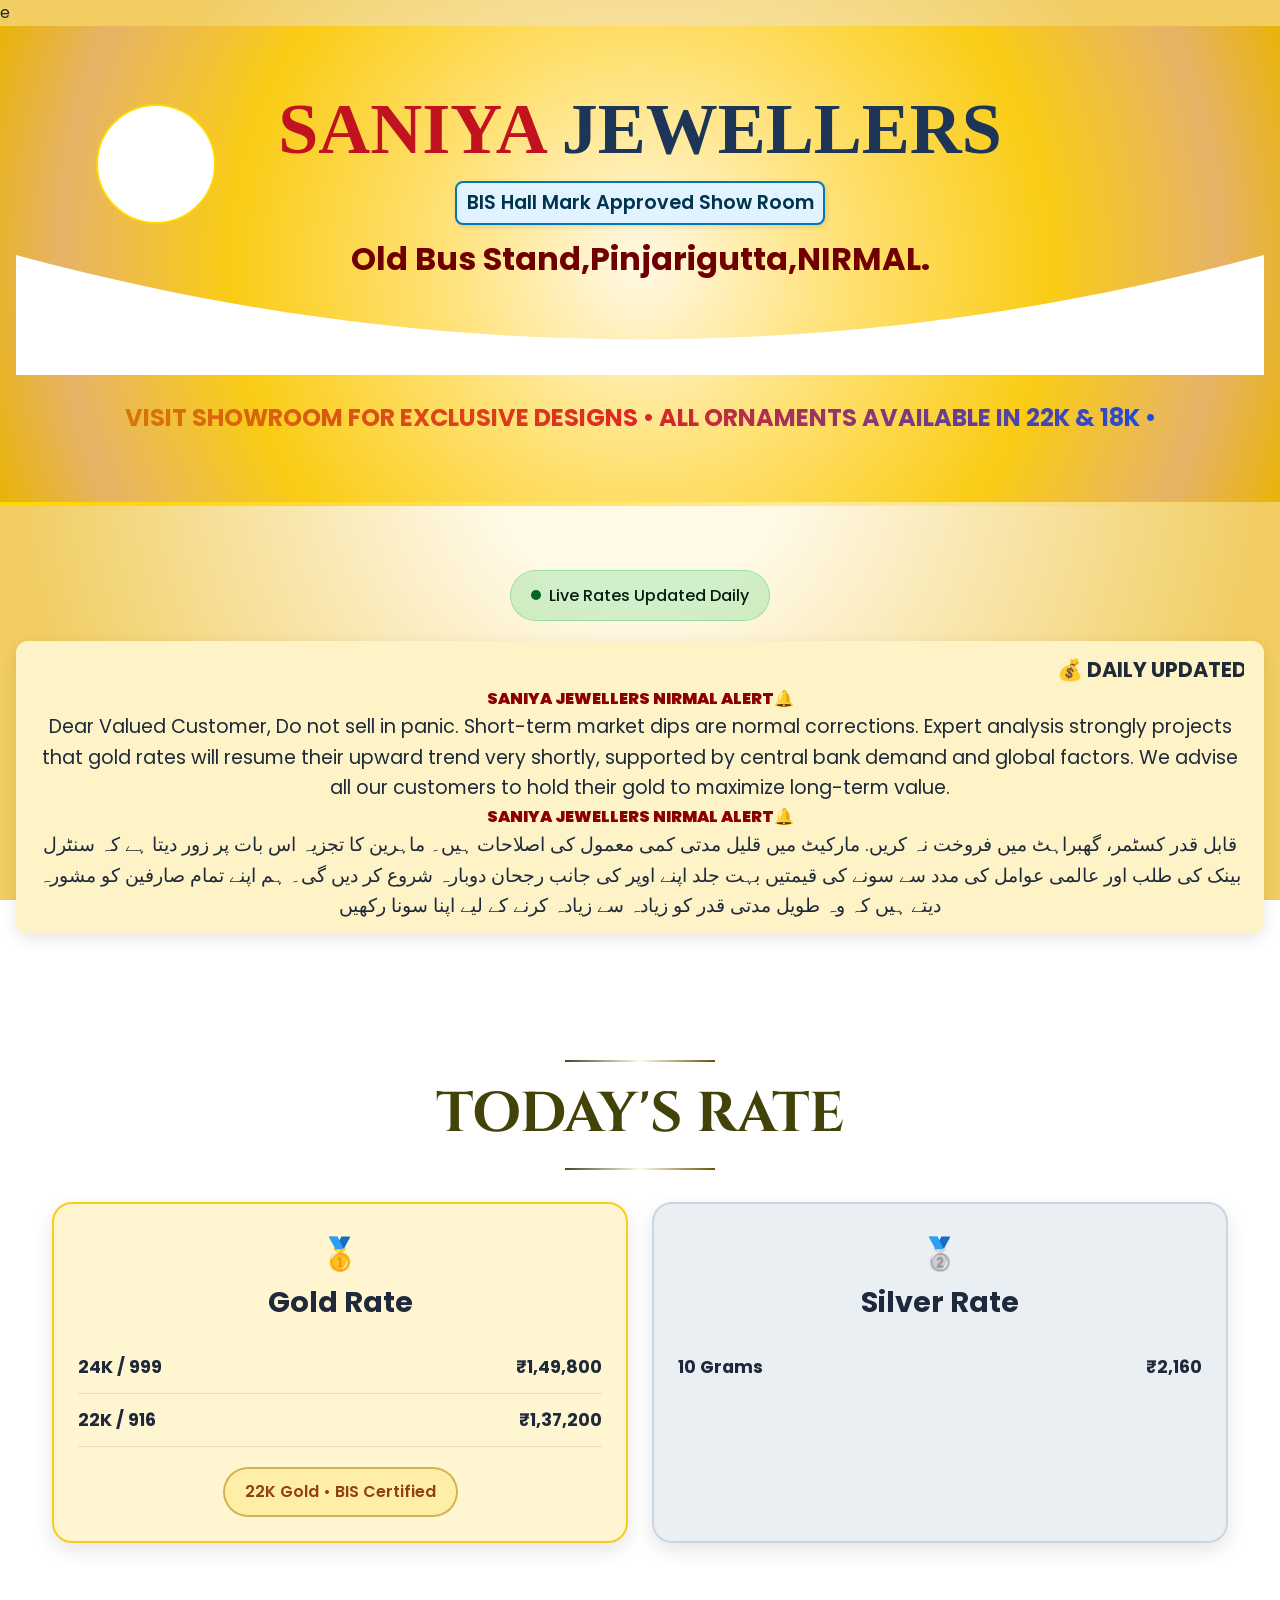
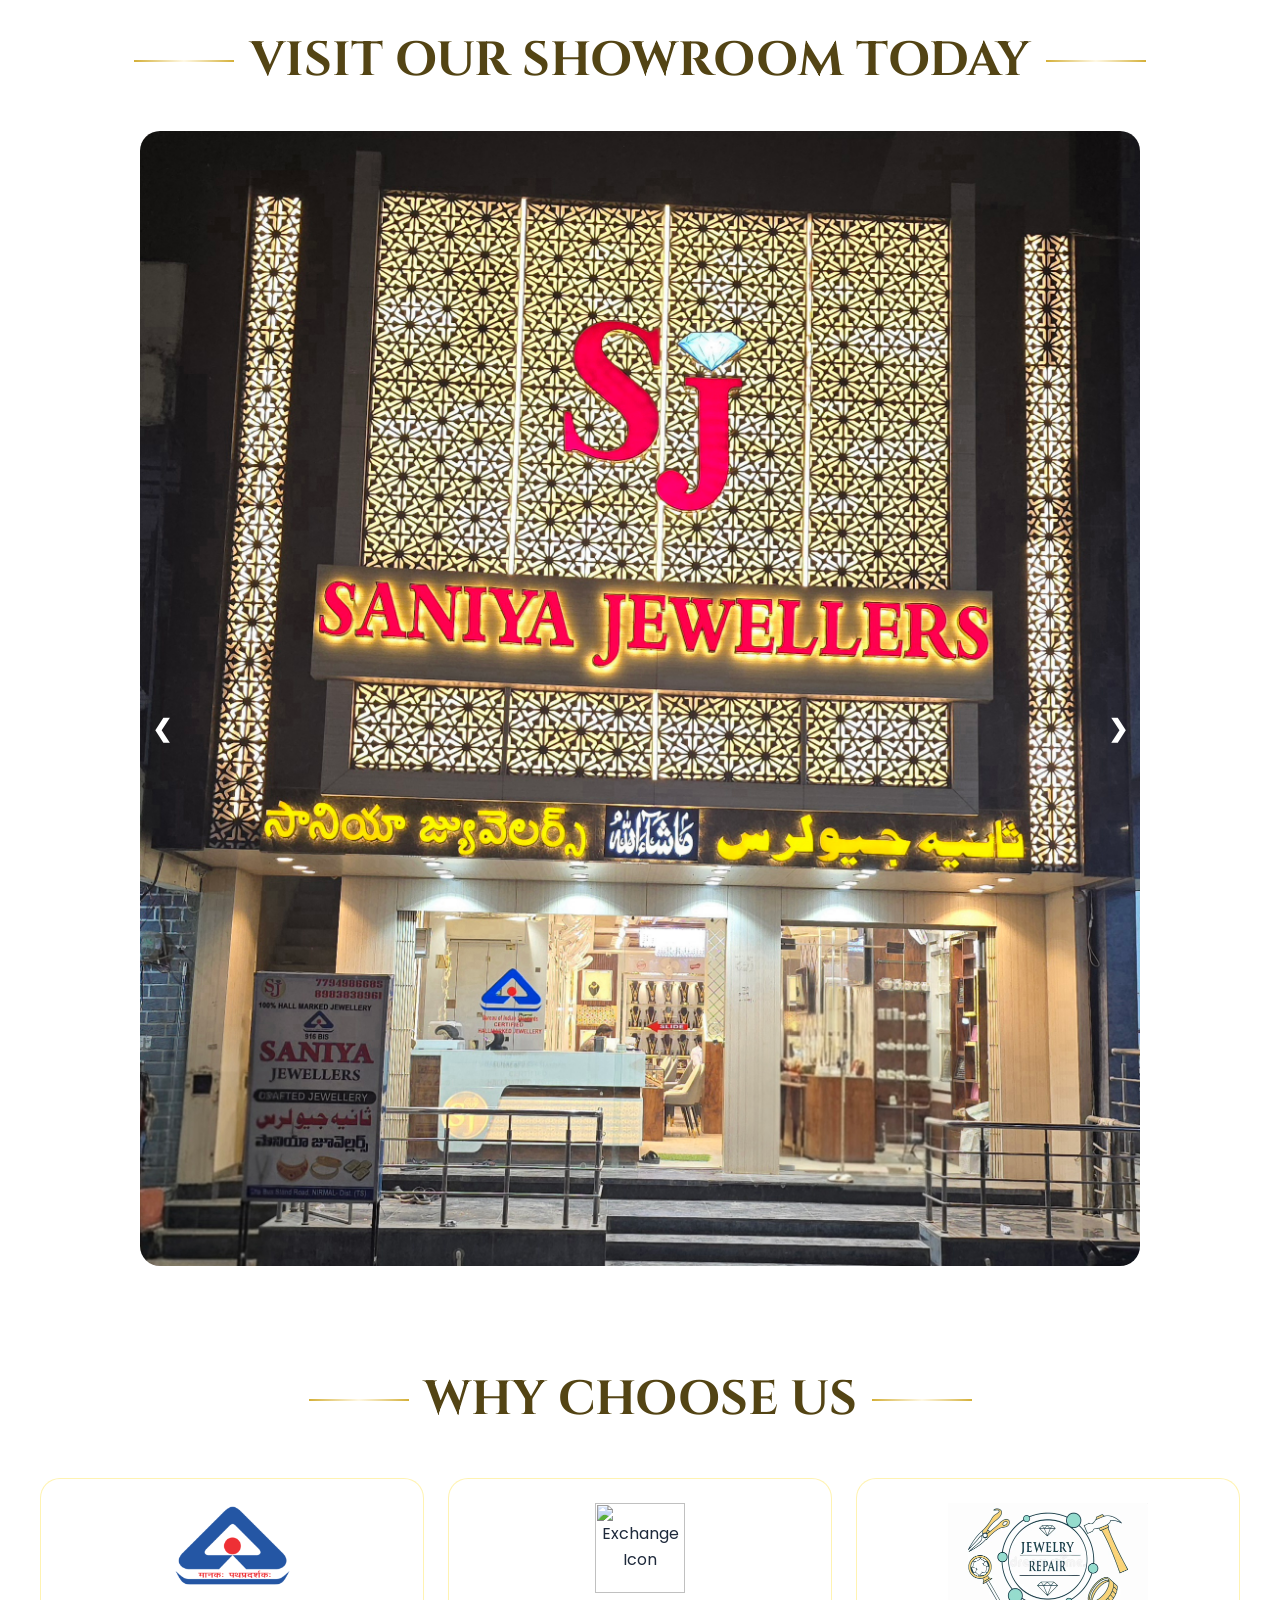
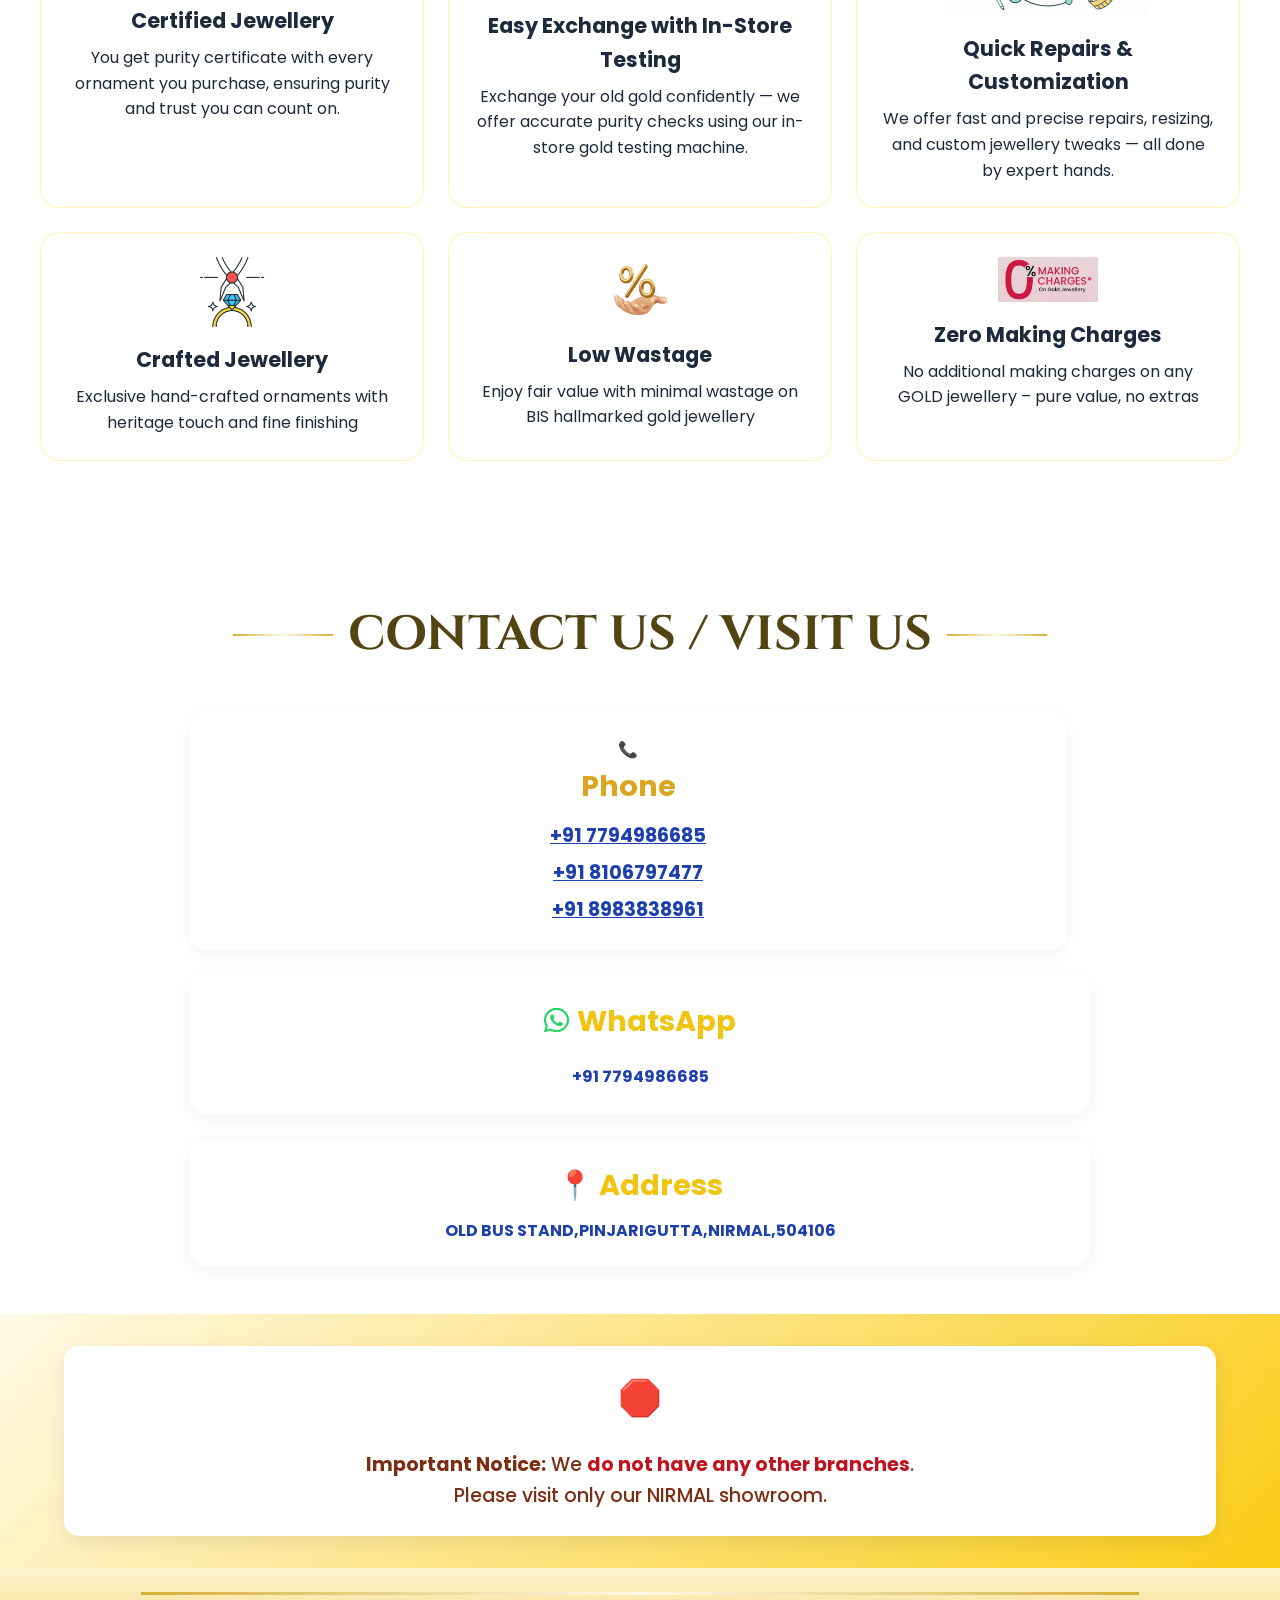
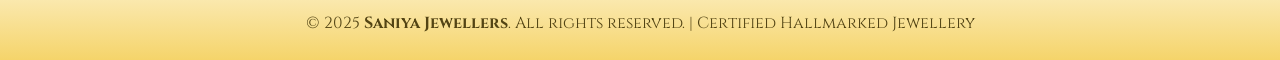
==== index.html @ 6942512c "Update index.html" ====
e<!DOCTYPE html>

<html lang="en">
<head>
  <meta charset="UTF-8" />
  <meta name="viewport" content="width=device-width, initial-scale=1.0" />
  <title>SANIYA Jewellers - Trusted Gold & Silver Store in Nirmal</title>
  <meta name="description" content="SANIYA Jewellers is your trusted gold and silver jewelry destination in Nirmal. Check daily gold/silver rates  online.">
  <meta name="keywords" content="Saniya Jewellers, Nirmal gold shop, premium jewelry, gold rates, silver rates, Hyderabad gold,22k gold rate,24k gold rate,22 carat gold rate, 24 carat gold rate,gold shop,saniya jewellers nirmal,jewellery,best gold shops in nirmal,best jewellery shop nirmal,gold purchase shop in nirmal,gold shops in nirmal,jewellers,nirmal kangan and jewellery,saniya gold,ज्वेलर्स सानिया">
  <meta property="og:title" content="SANIYA Jewellers - Exclusive Gold & Silver Showroom">
  <meta property="og:description" content="Explore our latest Hallmarked gold & silver jewellery collections. Trusted by Nirmal for purity & price.">
  <meta property="og:image" content="https://saniyajewellers.com/Logo.jpeg">
  <meta property="og:url" content="https://saniyajewellers.com">
    <!-- Google tag (gtag.js) -->
<script async src="https://www.googletagmanager.com/gtag/js?id=G-1ZBJDPCLQD"></script>
<script>
  window.dataLayer = window.dataLayer || [];
  function gtag(){dataLayer.push(arguments);}
  gtag('js', new Date());

  gtag('config', 'G-1ZBJDPCLQD');
</script>


<link href="https://fonts.googleapis.com/css2?family=Poppins:wght@500;700;900&amp;display=swap" rel="stylesheet"/>
<link href="https://fonts.googleapis.com/css2?family=Cinzel:wght@600&amp;display=swap" rel="stylesheet"/>
<link href="https://cdnjs.cloudflare.com/ajax/libs/font-awesome/6.4.0/css/all.min.css" rel="stylesheet"/>

<link href="style.css" rel="stylesheet"/></head>
<script type="application/ld+json">
{
  "@context": "https://schema.org",
  "@type": "JewellryStore",
  "name": "SANIYA Jewellers",
  "image": "https://saniyajewellers.com/Logo.jpeg", 
  "url": "https://saniyajewellers.com",
  "telephone": "+91-7794986685",
  "address": {
    "@type": "PostalAddress",
    "streetAddress": "Old bus stand road",
    "addressLocality": "Nirmal",
    "addressRegion": "Telangana",
    "postalCode": "504106",
    "addressCountry": "IN"
  },
  "openingHours": "Mo-Su 10:00-21:00",
  "priceRange": "₹",
  "sameAs": [
    "https://www.instagram.com/yourhandle",
    "https://www.facebook.com/yourpage"
  ]
}
</script>

<body>
<div class="background-pattern"></div>
<header class="custom-header">
  <div class="curve-container">
    <!-- Main Logo (now outside the secondary group) -->
    <div class="circle circle-left-top">
      <video autoplay class="logo-video" loop muted playsinline>
        <source src="logovi.mp4" type="video/mp4" />
        Your browser does not support the video tag.
      </video>
    </div>

    <!-- Central Text Content -->
    <div class="header-center">
      <h1 class="business-name">SANIYA <span>JEWELLERS</span></h1>
      <p class="bis-tag">BIS Hall Mark Approved Show Room</p>
      <p class="address-text">Old Bus Stand,Pinjarigutta,NIRMAL.</p>
    </div>

    <!-- NEW: Wrapper for secondary images for mobile layout -->
    <div class="header-secondary-images">
      <!-- LEFT BOTTOM CIRCLE - BIS Logo -->
      <div class="circle circle-left-bottom">
        <img alt="BIS Logo" src="images.png" />
      </div>
      <!-- RIGHT TOP CIRCLE - Goldbar Image -->
      <div class="circle circle-right-top">
        <img alt="Gold Image" src="goldbar.png" />
      </div>
      <!-- RIGHT BOTTOM CIRCLE - Optional Fourth Image -->
      <div class="circle circle-right-bottom">
        <img alt="Another Image" src="chokar.jpg" />
      </div>
    </div>

    <div class="curve-text-banner">
      <span> VISIT SHOWROOM FOR EXCLUSIVE DESIGNS • ALL ORNAMENTS AVAILABLE IN 22K & 18K •</span>
    </div>

    <!-- SVG Curve -->
    <svg class="header-curve" preserveaspectratio="none" viewbox="0 0 1440 320">
      <path d="M0,0 C480,300 960,300 1440,0 L1440,320 L0,320 Z" fill="#fff"></path>
    </svg>
  </div>
</header>
<div style="height: 4px; background: linear-gradient(to right, gold, transparent);"></div>
<section class="hero-section">
<div class="container">
<div class="live-indicator" style="justify-content: center; margin-bottom: 20px;">
<div class="pulse-dot"></div>
<span>Live Rates Updated Daily</span>
</div>
<div style="background-color: #fef3c7; padding: 12px 20px; border-radius: 12px; box-shadow: 0 5px 15px rgba(0,0,0,0.1); margin-bottom: 30px;">
<marquee behavior="scroll" direction="left" scrollamount="6" style="font-size: 1.3rem; font-weight: bold; color: #1f2937;">
        💰 DAILY UPDATED GOLD &amp; SILVER RATES • TRANSPARENT PRICING • BEST DEALS GUARANTEED • VISIT SANIYA JEWELLERS NIRMAL TODAY • 💎
      </marquee>
<div>
  <p>
    <span style="color:#8B0000; font-weight: 1000;">SANIYA JEWELLERS NIRMAL ALERT🔔</span><br>
    <span style="font-size: 1.2rem; color: #1e293b;">
      Dear Valued Customer, Do not sell in panic.
      Short-term market dips are normal corrections.
      Expert analysis strongly projects that gold rates will resume their upward trend very shortly, supported by central bank demand and global factors.
      We advise all our customers to hold their gold to maximize long-term value.
    </span><br>
    
  </p>
</div>

<div>
  <p>
    <span style="color:#8B0000; font-weight: 1000;">SANIYA JEWELLERS NIRMAL ALERT🔔</span><br>
    <span style="font-size: 1.2rem; color: #1e293b;">
      قابل قدر کسٹمر، گھبراہٹ میں فروخت نہ کریں. مارکیٹ میں قلیل مدتی کمی معمول کی اصلاحات ہیں۔ ماہرین کا تجزیہ اس بات پر زور دیتا ہے کہ سنٹرل بینک کی طلب اور عالمی عوامل کی مدد سے سونے کی قیمتیں بہت جلد اپنے اوپر کی جانب رجحان دوبارہ شروع کر دیں گی۔ ہم اپنے تمام صارفین کو مشورہ دیتے ہیں کہ وہ طویل مدتی قدر کو زیادہ سے زیادہ کرنے کے لیے اپنا سونا رکھیں
    </span><br>
    
  </p>
</div>
</section>
<main>
<section class="rates-section">
<div class="horizontal-heading">
<div class="gold-line"></div>
<h4 class="golden-heading">TODAY'S RATE</h4>
<div class="gold-line"></div>
</div>
<div class="rates-container">
<div class="rate-card gold-card" style="backdrop-filter: blur(15px);background: rgba(255, 241, 188, 0.7);border: 2px solid #facc15; ">
<div style="font-size: 2rem; text-align:center;">🥇 </div>
<h3 class="rate-heading"> Gold Rate</h3>
<div class="rate-row">
<span class="rate-label">24K / 999</span>
<span class="rate-price"> ₹1,49,800</span>
</div>
<div class="rate-row">
<span class="rate-label">22K / 916</span>
<span class="rate-price"> ₹1,37,200</span>
</div>
<!-- Add BIS Certification Pill -->
<div style="margin-top: 20px; display: flex; justify-content: center;">
<div style="
          background: rgba(255, 215, 0, 0.2);
          color: #92400e;
          padding: 10px 20px;
          border-radius: 50px;
          font-size: 1rem;
          font-weight: 600;
          border: 2px solid rgba(160, 122, 6, 0.5);
          text-align: center;
        ">
          22K Gold • BIS Certified
        </div>
</div>
</div>
<!-- Silver Rate Card -->
<div class="rate-card silver-card" style="backdrop-filter: blur(15px); background: rgba(226, 232, 240, 0.7); border: 2px solid #cbd5e1;">
<div style="font-size: 2rem; text-align: center;">🥈</div>
<h3 class="rate-heading">Silver Rate</h3>
<div class="rate-row">
<span class="rate-label">10 Grams</span>
<span class="rate-price">₹2,160</span>
</div>
</div>
</div>
</section>
<section class="luxury-gallery-section">
<div class="inline-heading">
<div class="gold-line-short"></div>
<h2 class="golden-heading-inline">VISIT OUR SHOWROOM TODAY</h2>
<div class="gold-line-short"></div>
</div>
<div class="slideshow-container">
  <a class="prev" onclick="plusSlides(-1)">&#10094;</a>
<a class="next" onclick="plusSlides(1)">&#10095;</a>
<div class="slide fade">
<img src="out'.jpg"/>
</div>
<div class="slide fade">
<img alt="Luxury Jewelry 1" src="IMG_8258.JPG"/>
</div>
<!-- Slide 1 -->
<div class="slide fade">
<img alt="Luxury Jewelry 2" src="display1.JPG"/>
</div>
<!-- Slide 2 -->
<div class="slide fade">
<img alt="Luxury Jewelry 3" src="silver2.JPG"/>
</div>
<!-- Slide 3 -->
<div class="slide fade">
<img alt="Luxury Jewelry 4" src="display3.JPG"/>
</div>
<!-- Slide 4 -->
<div class="slide fade">
<img alt="Luxury Jewelry 5" src="display2.JPG"/>
</div>
<div class="slide fade">
<img alt="Luxury Jewelry 6 " src="silver1.JPG"/>
</div>
<div class="slide fade">
<img alt="Luxury Jewelry 7" src="display4.JPG"/>
</div>
<div class="slide fade">
<img alt="Luxury Jewelry 8" src="IMG_8260.JPG"/>
</div>
<div class="slide fade">
<img src="silver3.JPG"/>
</div>

<!-- Add more slides as needed -->
</div>
</section>
<section class="why-choose-section">
<div class="container">
<div style="display: flex; align-items: center; justify-content: center; gap: 15px; margin-bottom: 40px;">
<div class="gold-line-short"></div>
<h2 class="golden-heading-inline">WHY CHOOSE US</h2>
<div class="gold-line-short"></div>
</div>
<div class="features-grid">
<div class="feature-box">
<img alt="Hallmark Icon" src="hallmark.png" width="120"/>
<h3>Certified Jewellery</h3>
<p>You get purity certificate with every ornament you purchase, ensuring purity and trust you can count on.</p>
</div>
<div class="feature-box">
<img alt="Exchange Icon" src="https://cdn-icons-png.flaticon.com/512/3794/3794386.png" width="90"/>
<h3>Easy Exchange with In-Store Testing</h3>
<p>Exchange your old gold confidently — we offer accurate purity checks using our in-store gold testing machine.</p>
</div>
<div class="feature-box">
<img alt="Service Icon" src="repair'.webp" width="200"/>
<h3>Quick Repairs &amp; Customization</h3>
<p>We offer fast and precise repairs, resizing, and custom jewellery tweaks — all done  by expert hands.</p>
</div>
<div class="feature-box">
<img alt="Crafted Icon" src="crafted.webp" width="70"/>
<h3>Crafted Jewellery</h3>
<p>Exclusive hand-crafted ornaments with heritage touch and fine finishing</p>
</div>
<div class="feature-box">
<img alt="Wastage Icon" src="wastage'.jpg" width="70"/>
<h3>Low Wastage</h3>
<p>Enjoy fair value with minimal wastage on BIS hallmarked gold jewellery</p>
</div>
<div class="feature-box">
<img alt="Zero Making Charges Icon" src="making charges.png" width="100"/>
<h3>Zero Making Charges</h3>
<p>No additional making charges on any GOLD jewellery – pure value, no extras</p>
</div>
</div>
</div>
</section>
<section class="contact-section">
<!-- Contact Us / Visit Us Heading -->
<div style="display: flex; align-items: center; justify-content: center; margin: 40px 0;">
<div class="gold-line-short"></div>
<h2 class="golden-heading-inline" style="margin: 0 15px;">CONTACT US / VISIT US</h2>
<div class="gold-line-short"></div>
</div>
<!-- Contact Cards -->
<div class="contact-container">
<div class="contact-row">
<!-- Phone Box -->
<div class="contact-card phone-card">
  <span class="contact-icon">📞</span>
  <h3><span style="color: goldenrod">Phone</span></h3>
  <div class="phone-list">
    <a href="tel:+917794986685">+91 7794986685</a>
    <a href="tel:+918106797477">+91 8106797477</a>
    <a href="tel:+918983838961">+91 8983838961</a>
  </div>
</div>

</br>
<!-- WhatsApp Box -->
<div class="contact-card">
<h3><i class="fab fa-whatsapp" style="color: #25D366; margin-right: 8px;"></i><span style="color: #f1c40f;">WhatsApp</span></h3>
<a class="contact-link" href="https://wa.me/917794986685?text=Hi%20Saniya%20Jewellers!%20I%20would%20like%20to%20inquire%20about%20your%20jewellery." target="_blank">
        +91 7794986685
      </a>
</div>
</div>
<!-- Address Box -->
<div class="contact-card address-card">
<h3><span style="color:#ff4757;">📍</span> <span style="color:#f1c40f;">Address</span></h3>
<a class="contact-link" href="https://maps.app.goo.gl/MHLF33Urfv5jW59F6" target="_blank">
      OLD BUS STAND,PINJARIGUTTA,NIRMAL,504106
    </a>
</div>
</div>

</section>
<section class="no-branch-notice full-width-banner">
  <div class="no-branch-card no-branch-full">
    <span class="no-branch-icon">🛑</span>
    <p class="no-branch-text">
      <strong>Important Notice:</strong> We <span>do not have any other branches</span>.
      <br>Please visit only our NIRMAL showroom.
    </p>
  </div>
</section>


</main>
<footer class="golden-footer">
<div class="footer-top-line"></div>
<p class="footer-text">
    © 2025 <strong>Saniya Jewellers</strong>. All rights reserved. | <span class="footer-highlight">Certified Hallmarked Jewellery</span>
</p>
</footer>


<script src="script.js"></script></body>
</html>
---- style.css ----
/* ==========================================================================
   Base Styles & Best Practices
   ========================================================================== */
* {
  margin: 0;
  padding: 0;
  box-sizing: border-box;
}

html {
  font-size: 16px;
  scroll-behavior: smooth;
}

body {
  font-family: 'Poppins', sans-serif;
  background: radial-gradient(circle at center, #fff9e6 20%, #f1cd62 80%);
  background-attachment: fixed;
  color: #1e293b;
  overflow-x: hidden;
  line-height: 1.6;
}

img,
video {
  max-width: 100%;
  height: auto;
  display: block;
}

/* ==========================================================================
   Header - Mobile First Design
   ========================================================================== */
.custom-header {
  background: radial-gradient(circle at center, #fff9e6 0%,
  #ffe175 30%,
  #facc15 60%,
  #e6b368 85%,
  #eab308 100%);
  text-align: center;
  padding: 2rem 1rem 6rem;
  position: relative;
  overflow: hidden;
}

.curve-container {
  position: relative;
  display: flex;
  flex-direction: column;
  align-items: center;
  gap: 1.5rem;
}

/* --- Mobile Header: Stacked & Centered --- */
.circle {
  position: relative; /* Removes absolute positioning on mobile */
  border: 2px solid gold;
  border-radius: 50%;
  overflow: hidden;
  background: white;
}

.circle-left-top { /* Main Logo */
  width: 120px;
  height: 120px;
  margin-bottom: -1rem; /* Pull text block up slightly */
}

.logo-video {
  width: 100%;
  height: 100%;
  object-fit: cover;
}

.header-center {
  z-index: 5; /* This was already there, but it's part of the solution */
}

.business-name {
  font-family: 'Georgia', serif;
  font-size: 2.2rem;
  font-weight: 900;
  color: #c1121f;
  line-height: 1.1;
}

.business-name span {
  font-size: 2.2rem;
  color: #1d3557;
}

.bis-tag {
  font-size: 0.9rem;
  padding: 0.3rem 0.6rem;
  margin-top: 0.75rem;
  display: inline-block;
  border: 2px solid #0077b6;           /* Soft blue border */
  border-radius: 8px;
  background-color: #e0f3ff;           /* Soft blue background */
  color: #00334e;                      /* Dark blue text */
  font-weight: 600;
  box-shadow: 2px 2px 5px rgba(0,0,0,0.1);
}



.address-text {
  font-size: 1rem;
  font-weight: bold;
  color: #700000;
  margin-top: 0.5rem;
}

/* Secondary images are hidden by default, shown in their container */
.circle-left-bottom,
.circle-right-top,
.circle-right-bottom {
  display: none;
}

.header-secondary-images {
  display: flex;
  justify-content: center;
  align-items: center;
  gap: 1rem;
  width: 100%;
  position: relative; /* This is needed for z-index to work reliably */
  /* THE FIX: Ensure the images are on a higher layer than the curve */
  z-index: 2;
}
.header-secondary-images .circle {
  display: block; /* Show the circles inside this container */
  width: 60px;
  height: 60px;
}

.header-secondary-images .circle img {
  width: 100%;
  height: 100%;
  object-fit: cover;
}

.curve-text-banner {
  position: absolute;
  bottom: -3.5rem;
  width: 100%;
  left: 0;
  z-index: 10;
  padding: 0 1rem;
}

.curve-text-banner span {
  font-size: 0.8rem;
  font-weight: bold;
  background: linear-gradient(90deg, #d97706, #dc2626, #1d4ed8, #059669, #a855f7);
  background-size: 200% 200%;
  -webkit-background-clip: text;
  background-clip: text;
  -webkit-text-fill-color: transparent;
  animation: colorShift 6s linear infinite;
}
.header-curve {
  position: absolute;
  bottom: -1px;
  left: 0;
  width: 100%;
  height: 100px;
  /* THE FIX: Push the curve to a lower layer */
  z-index: 1; 
}

/* ==========================================================================
   Desktop Header - Restore original layout with proper positioning
   ========================================================================== */
@media (min-width: 768px) {
  .custom-header {
    padding: 3rem 1rem 8rem; /* Increased padding for desktop */
  }

  .curve-container {
    min-height: 300px; /* Adequate height for absolute positioning */
  }

  /* --- Hide the mobile-specific wrapper --- */
  .header-secondary-images {
    display: none;
  }

  /* --- Restore absolute positioning with proper z-index layering --- */
  .circle {
    position: absolute;
    display: block;
    width: 120px;
    height: 120px;
    z-index: 8; /* Above curve but below text */
  }

  .circle-left-top {
    top: 30px;
    left: 50px;
    z-index: 9; /* Main logo gets higher priority */
  }

  .circle-left-bottom {
    top: 180px;
    left: 50px;
  }

  .circle-right-top {
    top: 30px;
    right: 50px;
  }

  .circle-right-bottom {
    top: 180px;
    right: 50px;
  }

  /* --- Center content positioning --- */
  .header-center {
    position: relative;
    z-index: 10; /* Highest priority for text content */
    margin-top: 1rem;
  }

  /* --- Restore larger font sizes --- */
  .business-name,
  .business-name span {
    font-size: 4rem;
  }

  .bis-tag {
    font-size: 1.2rem;
  }

  .address-text {
    font-size: 1.8rem;
  }

  .curve-text-banner {
    bottom: -4rem; /* Adjusted for desktop */
  }

  .curve-text-banner span {
    font-size: 1.5rem;
  }

  .header-curve {
    height: 120px; /* Slightly taller for desktop */
  }
}

/* Extra large screens */
@media (min-width: 1200px) {
  .circle-left-top,
  .circle-left-bottom {
    left: 80px;
  }

  .circle-right-top,
  .circle-right-bottom {
    right: 80px;
  }

  .business-name,
  .business-name span {
    font-size: 4.5rem;
  }

  .address-text {
    font-size: 2rem;
  }
}


/* ==========================================================================
   Rest of the CSS (with minor responsive tweaks)
   ========================================================================== */
.hero-section {
  padding: 4rem 1rem;
  text-align: center;
}

.live-indicator {
  display: inline-flex;
  align-items: center;
  gap: 0.5rem;
  background: rgba(34, 197, 94, 0.2);
  padding: 0.75rem 1.25rem;
  border-radius: 50px;
  font-size: 1rem;
  color: #02200d;
  border: 1px solid rgba(34, 197, 94, 0.3);
  font-weight: 500;
  margin-bottom: 1.5rem;
}

.pulse-dot {
  width: 10px;
  height: 10px;
  background: #056528;
  border-radius: 50%;
  animation: pulse 2s infinite;
}

.rates-section {
  padding: 2rem 1rem;
}

.horizontal-heading {
  display: flex;
  flex-direction: column;
  align-items: center;
  margin-bottom: 2rem;
}

.golden-heading {
  font-family: 'Cinzel', serif;
  font-size: 2.5rem;
  text-align: center;
  margin: 0.5rem 0;
  color: #434309;
}

.gold-line {
  width: 150px;
  height: 2px;
  background: linear-gradient(to right, #494522, #fff9e6, #685108);
}

.rates-container {
  display: flex;
  flex-direction: column;
  gap: 1.5rem;
  max-width: 1200px;
  margin: 0 auto;
}

.rate-card {
  border-radius: 20px;
  padding: 1.5rem;
  backdrop-filter: blur(15px);
  box-shadow: 0 8px 20px rgba(0, 0, 0, 0.1);
}

.gold-card {
  background: rgba(255, 241, 188, 0.7);
  border: 2px solid #facc15;
}

.silver-card {
  background: rgba(226, 232, 240, 0.7);
  border: 2px solid #cbd5e1;
}

.rate-heading {
  font-size: 1.8rem;
  font-weight: 700;
  text-align: center;
  margin-bottom: 1rem;
}

.rate-row {
  display: flex;
  justify-content: space-between;
  padding: 0.75rem 0;
  border-bottom: 1px solid rgba(0, 0, 0, 0.1);
}

.rate-row:last-of-type {
  border-bottom: none;
}

.rate-label {
  font-weight: 700;
  font-size: 1.1rem;
}

.rate-price {
  font-weight: bold;
  font-size: 1.1rem;
}

.luxury-gallery-section,
.why-choose-section,
.contact-section {
    padding: 3rem 1rem;
}

.inline-heading {
  display: flex;
  align-items: center;
  justify-content: center;
  gap: 1rem;
  margin-bottom: 2rem;
}

.golden-heading-inline {
  font-family: 'Cinzel', serif;
  font-size: 1.8rem;
  text-align: center;
  color: #534414;
}

.gold-line-short {
  flex-grow: 1;
  height: 2px;
  background: linear-gradient(to right, #d4af37, #fff9e6, #d4af37);
  max-width: 100px;
}

.slideshow-container {
  max-width: 1000px;
  margin: 0 auto;
  position: relative;
  border-radius: 20px;
  overflow: hidden;
}

.slide {
  display: none;
}

.slide.fade {
  animation: fade 1.5s ease-in-out;
}

.features-grid {
  display: grid;
  grid-template-columns: 1fr;
  gap: 1.5rem;
  max-width: 1200px;
  margin: 0 auto;
}

.feature-box {
  background: rgba(255, 255, 255, 0.9);
  border-radius: 20px;
  padding: 1.5rem;
  text-align: center;
  border: 1px solid rgba(255, 215, 0, 0.3);
}

.feature-box img {
  margin: 0 auto 1rem;
}

.feature-box h3 {
  font-size: 1.3rem;
  margin-bottom: 0.5rem;
}

.contact-container {
  display: flex;
  flex-direction: column;
  gap: 1.5rem;
  max-width: 900px;
  margin: 0 auto;
}

.contact-card {
  background: #fff;
  padding: 1.5rem;
  border-radius: 15px;
  text-align: center;
  box-shadow: 0 4px 20px rgba(0, 0, 0, 0.05);
}

.contact-card h3 {
  font-size: 1.8rem;
  margin-bottom: 0.75rem;
}
.phone-list a {
  display: block;
  color: #1e40af;
  font-weight: bold;
  margin-top: 0.4rem;
  font-size: 1.2rem;
  text-decoration: underline  ;
}

.phone-list a:hover {
  text-decoration: underline;
}
.contact-card .contact-link {
  font-size: 1.2 rem;       /* 🔺 Increase as needed */
  font-weight: bold;
  color: #1e40af;          /* Optional: WhatsApp green */
  text-decoration: none;
  margin-top: 0.5rem;
  display: inline-block;
}

.contact-card .contact-link:hover {
  text-decoration: underline;
}

.address-card .contact-link {
  display: block;
  word-wrap: break-word;
  overflow-wrap: break-word;
  white-space: normal;
  font-size: 1rem; /* Optional: slightly smaller on mobile */
  line-height: 1.4;
  padding: 0 10px; /* Add horizontal padding if needed */
  text-align: center; /* For neatness */
}
@media (max-width: 480px) {
  .address-card .contact-link {
    font-size: 0.95rem;
    padding: 0 5px;
  }
}


/* Make the notice section full width */
.full-width-banner {
  width: 100%;
  padding: 2rem 0;
  background: linear-gradient(135deg, #fff9e6, #facc15);
  display: flex;
  justify-content: center;
}

/* Style the inner card to stretch nicely */
.no-branch-card.no-branch-full {
  width: 90%;
  max-width: 1200px;
  border-radius: 15px;
  background: white;
  padding: 1.5rem;
  display: flex;
  align-items: center;
  justify-content: center;
  gap: 1.5rem;
  box-shadow: 0 6px 20px rgba(0, 0, 0, 0.08);
  text-align: center;
  flex-direction: column;
}

/* Optional animation and styling */
.no-branch-icon {
  font-size: 2.2rem;
  animation: pulse 2s infinite;
}

.no-branch-text {
  font-size: 1.2rem;
  font-weight: 500;
  color: #7c2d12;
}

.no-branch-text span {
  color: #c1121f;
  font-weight: bold;
}

.golden-footer {
  background: linear-gradient(to top, #f5d46a, #fdf3d1);
  padding: 1.5rem 1rem;
  text-align: center;
  font-family: 'Cinzel', serif;
  color: #534414;
}

.footer-top-line {
  height: 3px;
  background: linear-gradient(to right, #d4af37, #fff9e6, #d4af37);
  margin: 0 auto 1rem;
  width: 80%;
}

/* Animations */
@keyframes pulse {
  50% { transform: scale(1.3); opacity: 0.7; }
}
@keyframes colorShift {
  0%, 100% { background-position: 0% 50%; }
  50% { background-position: 100% 50%; }
}
@keyframes fade {
  from { opacity: 0.4; }
  to { opacity: 1; }
}

/* Media Queries for Tablet and Desktop */
@media (min-width: 768px) {
  .rates-container {
    flex-direction: row;
    flex-wrap: wrap;
    justify-content: center;
  }
  .rate-card {
    flex-basis: 48%;
  }
  .features-grid {
    grid-template-columns: repeat(2, 1fr);
  }
  .contact-container {
    flex-direction: row;
    flex-wrap: wrap;
  }
  .contact-row {
      display: contents;
  }
  .contact-card {
      flex: 1 1 48%;
  }
  .address-card {
      flex: 1 1 100%;
  }
}

@media (min-width: 1024px) {
  .golden-heading {
    font-size: 3.5rem;
  }
  .golden-heading-inline {
    font-size: 3rem;
  }
  .features-grid {
    grid-template-columns: repeat(3, 1fr);
  }
}
/* Arrows */
.prev, .next {
  cursor: pointer;
  position: absolute;
  top: 50%;
  width: auto;
  padding: 12px;
  color: white;
  font-weight: bold;
  font-size: 24px;
  transition: 0.3s ease;
  border-radius: 0 3px 3px 0;
  user-select: none;
  z-index: 10;
  
}

.next {
  right: 0;
  border-radius: 3px 0 0 3px;
}

.prev:hover, .next:hover {
  background-color: rgba(0, 0, 0, 0.8);
}
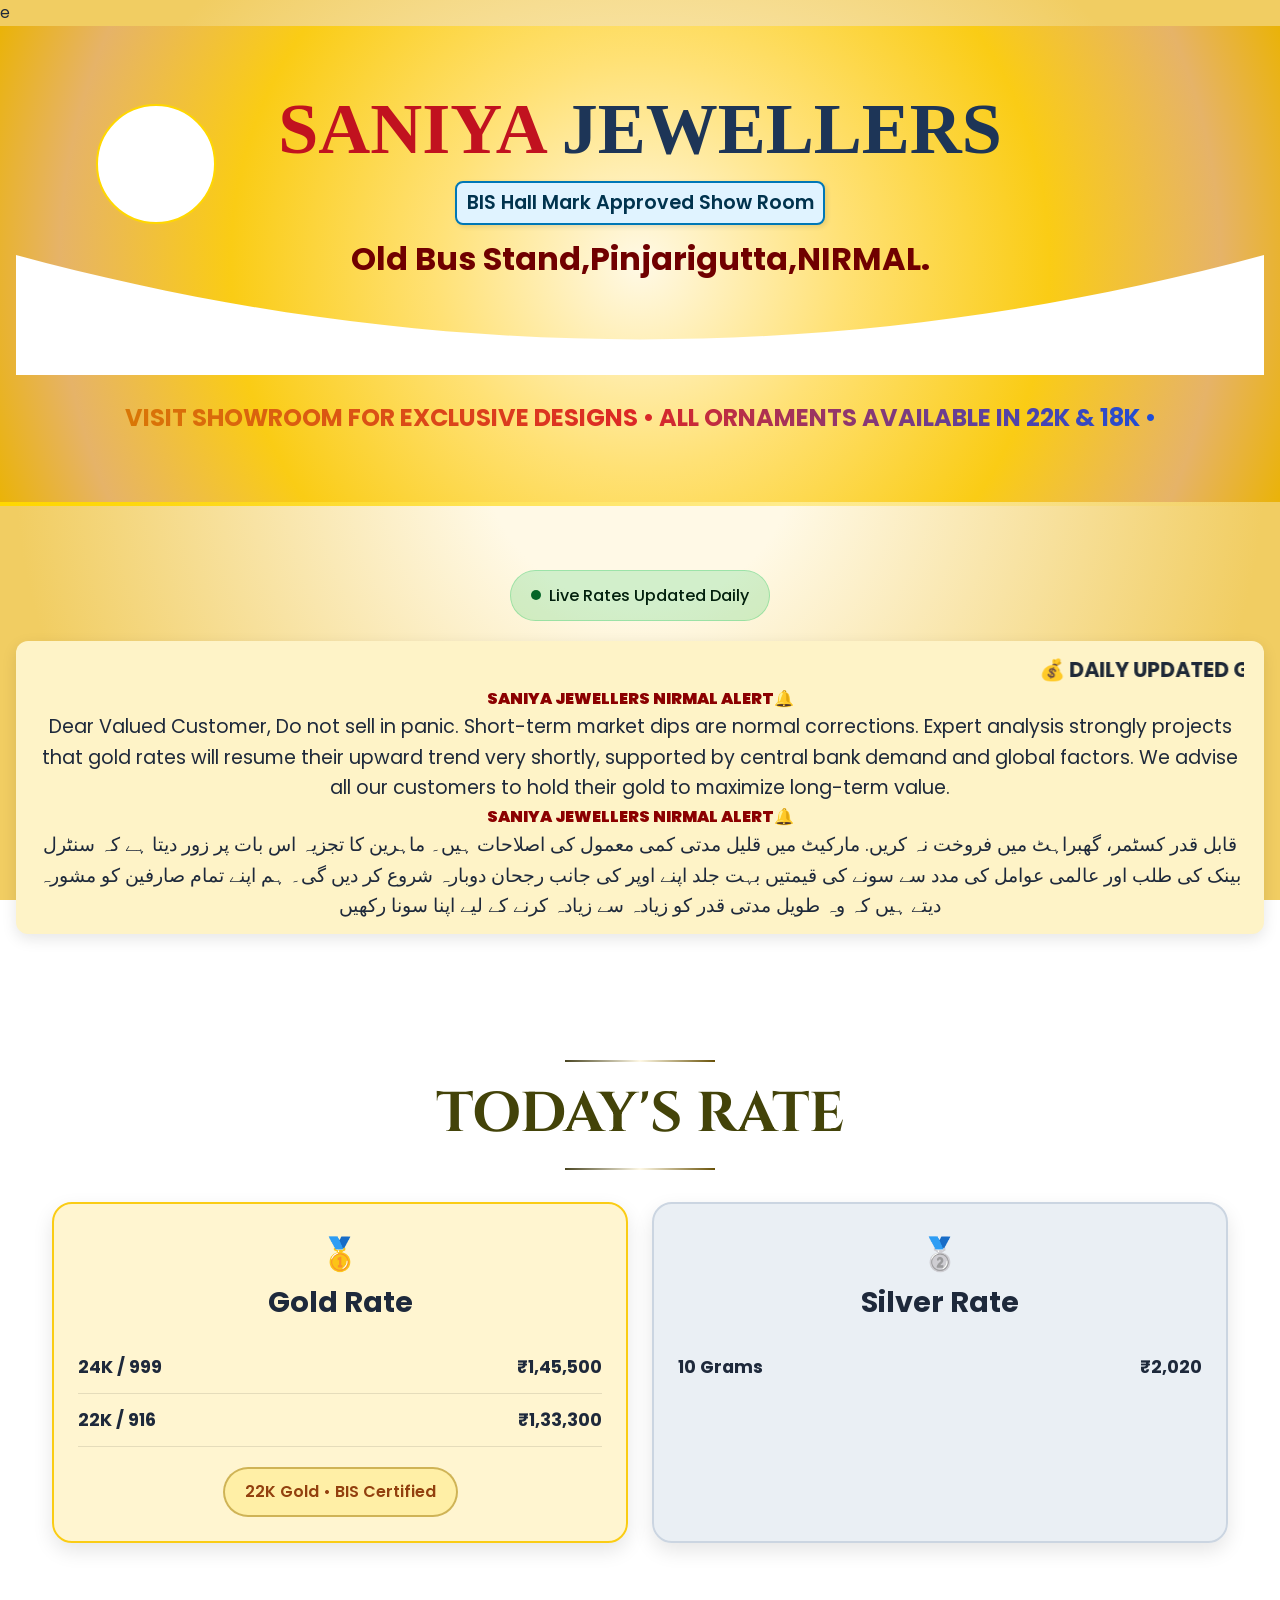
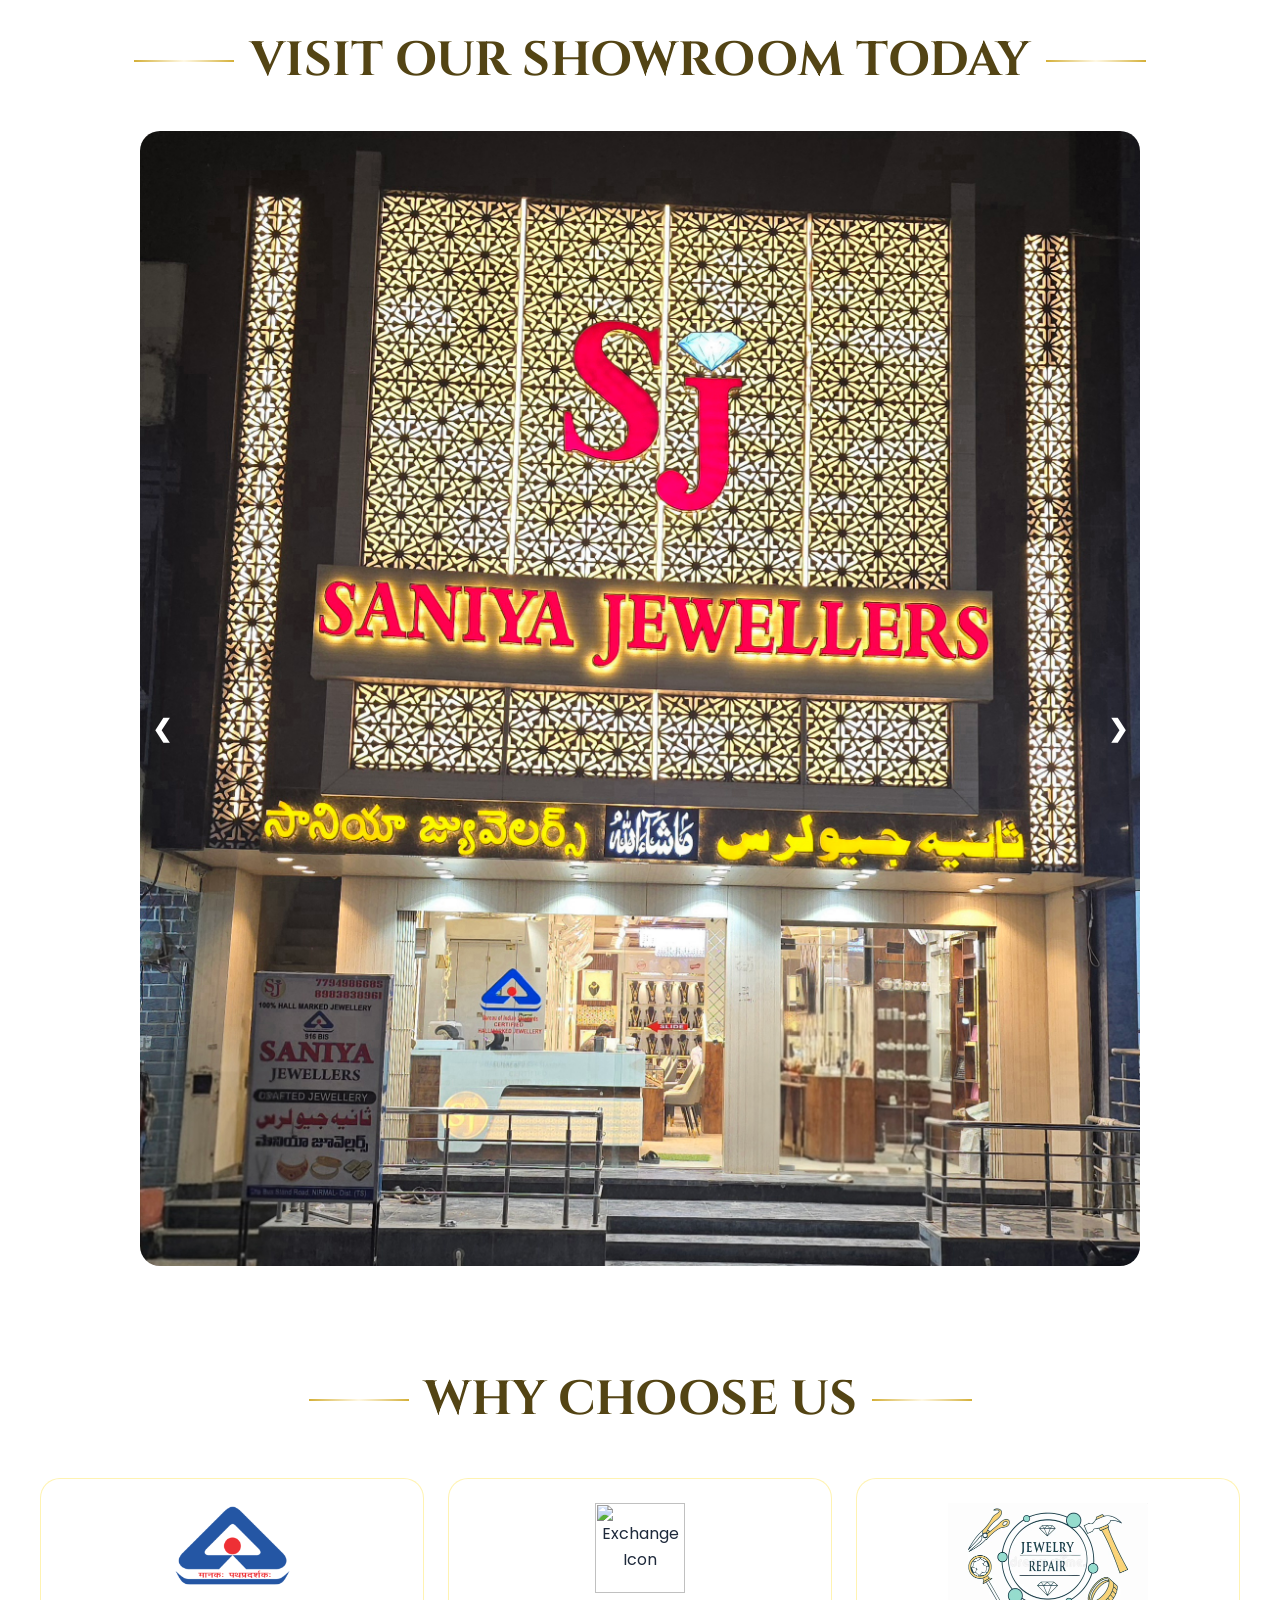
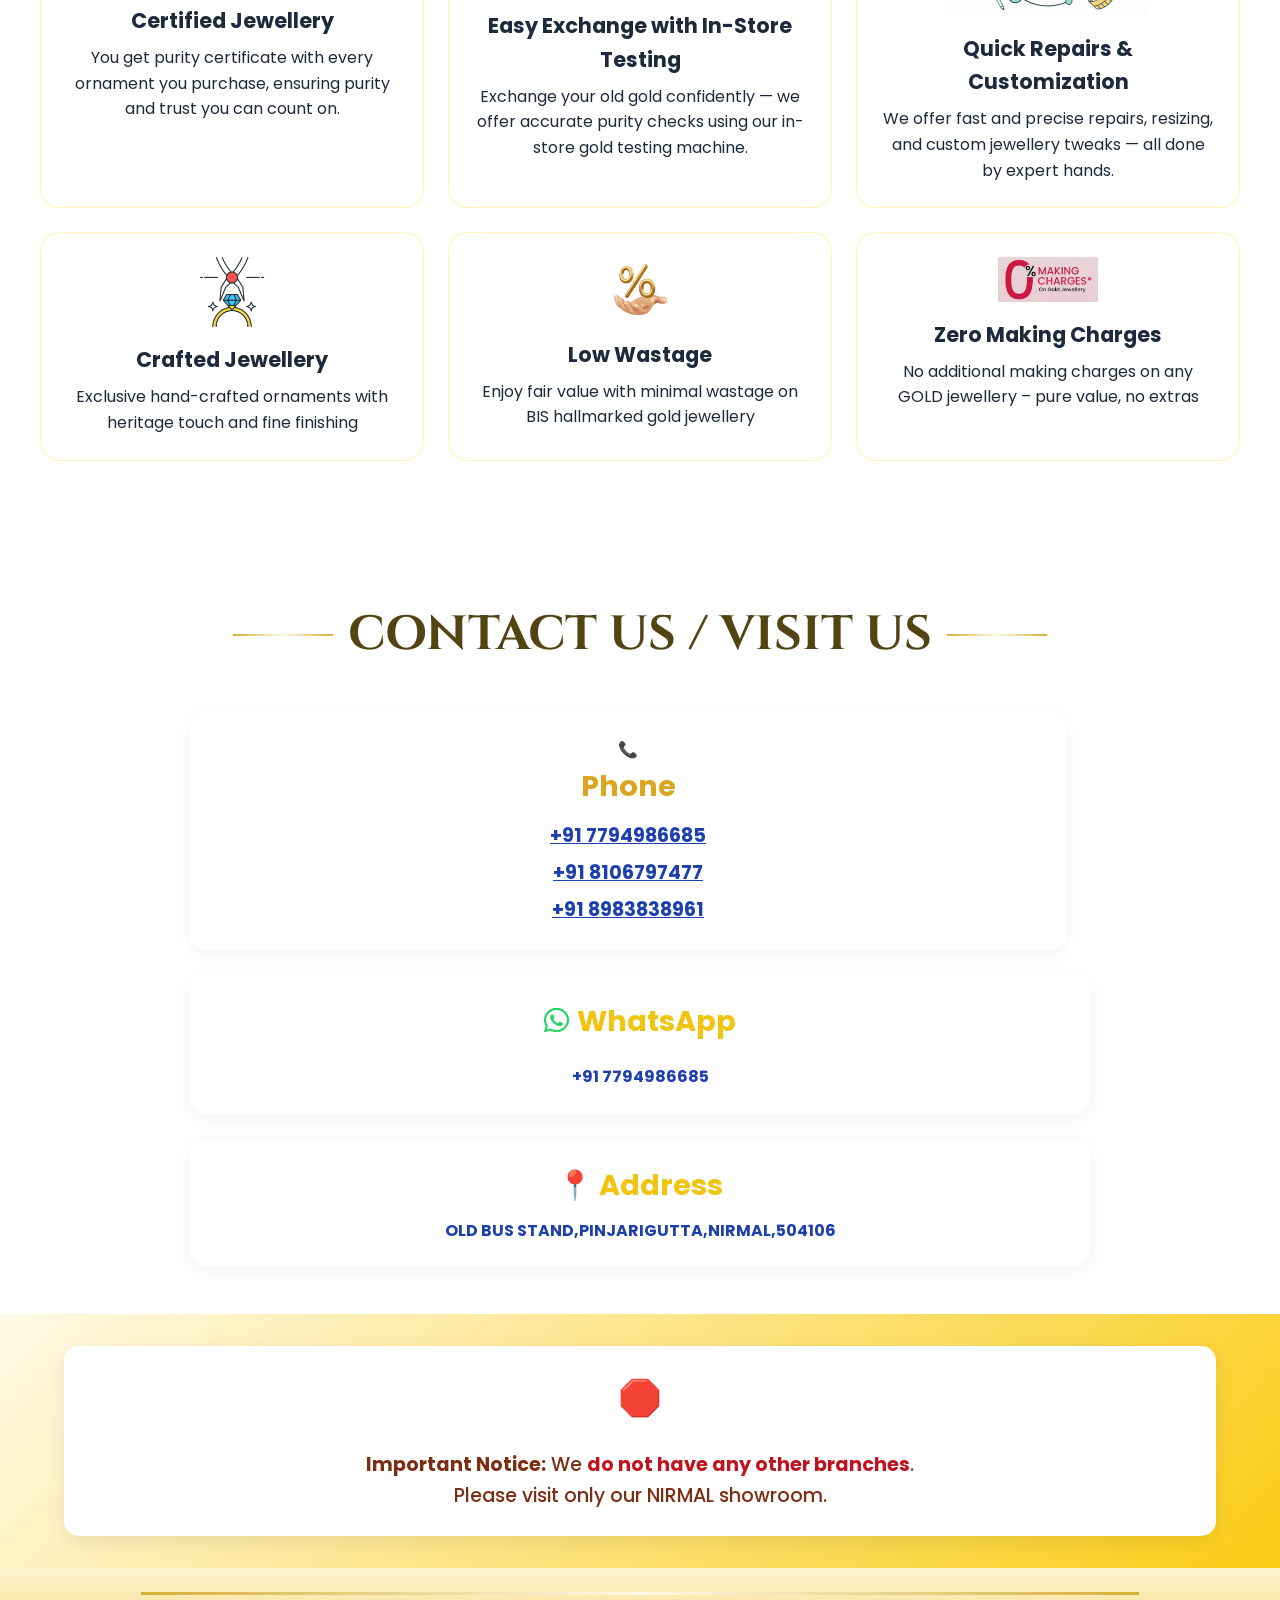
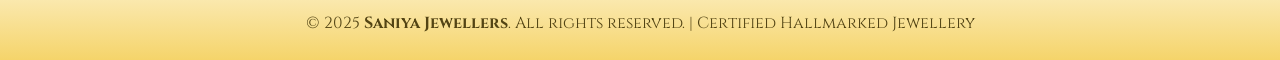
==== commit 23cee7e8: "Update index.html" ====
--- a/index.html
+++ b/index.html
@@ -144,11 +144,11 @@
 <h3 class="rate-heading"> Gold Rate</h3>
 <div class="rate-row">
 <span class="rate-label">24K / 999</span>
-<span class="rate-price"> ₹1,49,800</span>
+<span class="rate-price"> ₹1,45,500</span>
 </div>
 <div class="rate-row">
 <span class="rate-label">22K / 916</span>
-<span class="rate-price"> ₹1,37,200</span>
+<span class="rate-price"> ₹1,33,300</span>
 </div>
 <!-- Add BIS Certification Pill -->
 <div style="margin-top: 20px; display: flex; justify-content: center;">
@@ -172,7 +172,7 @@
 <h3 class="rate-heading">Silver Rate</h3>
 <div class="rate-row">
 <span class="rate-label">10 Grams</span>
-<span class="rate-price">₹2,160</span>
+<span class="rate-price">₹2,020</span>
 </div>
 </div>
 </div>
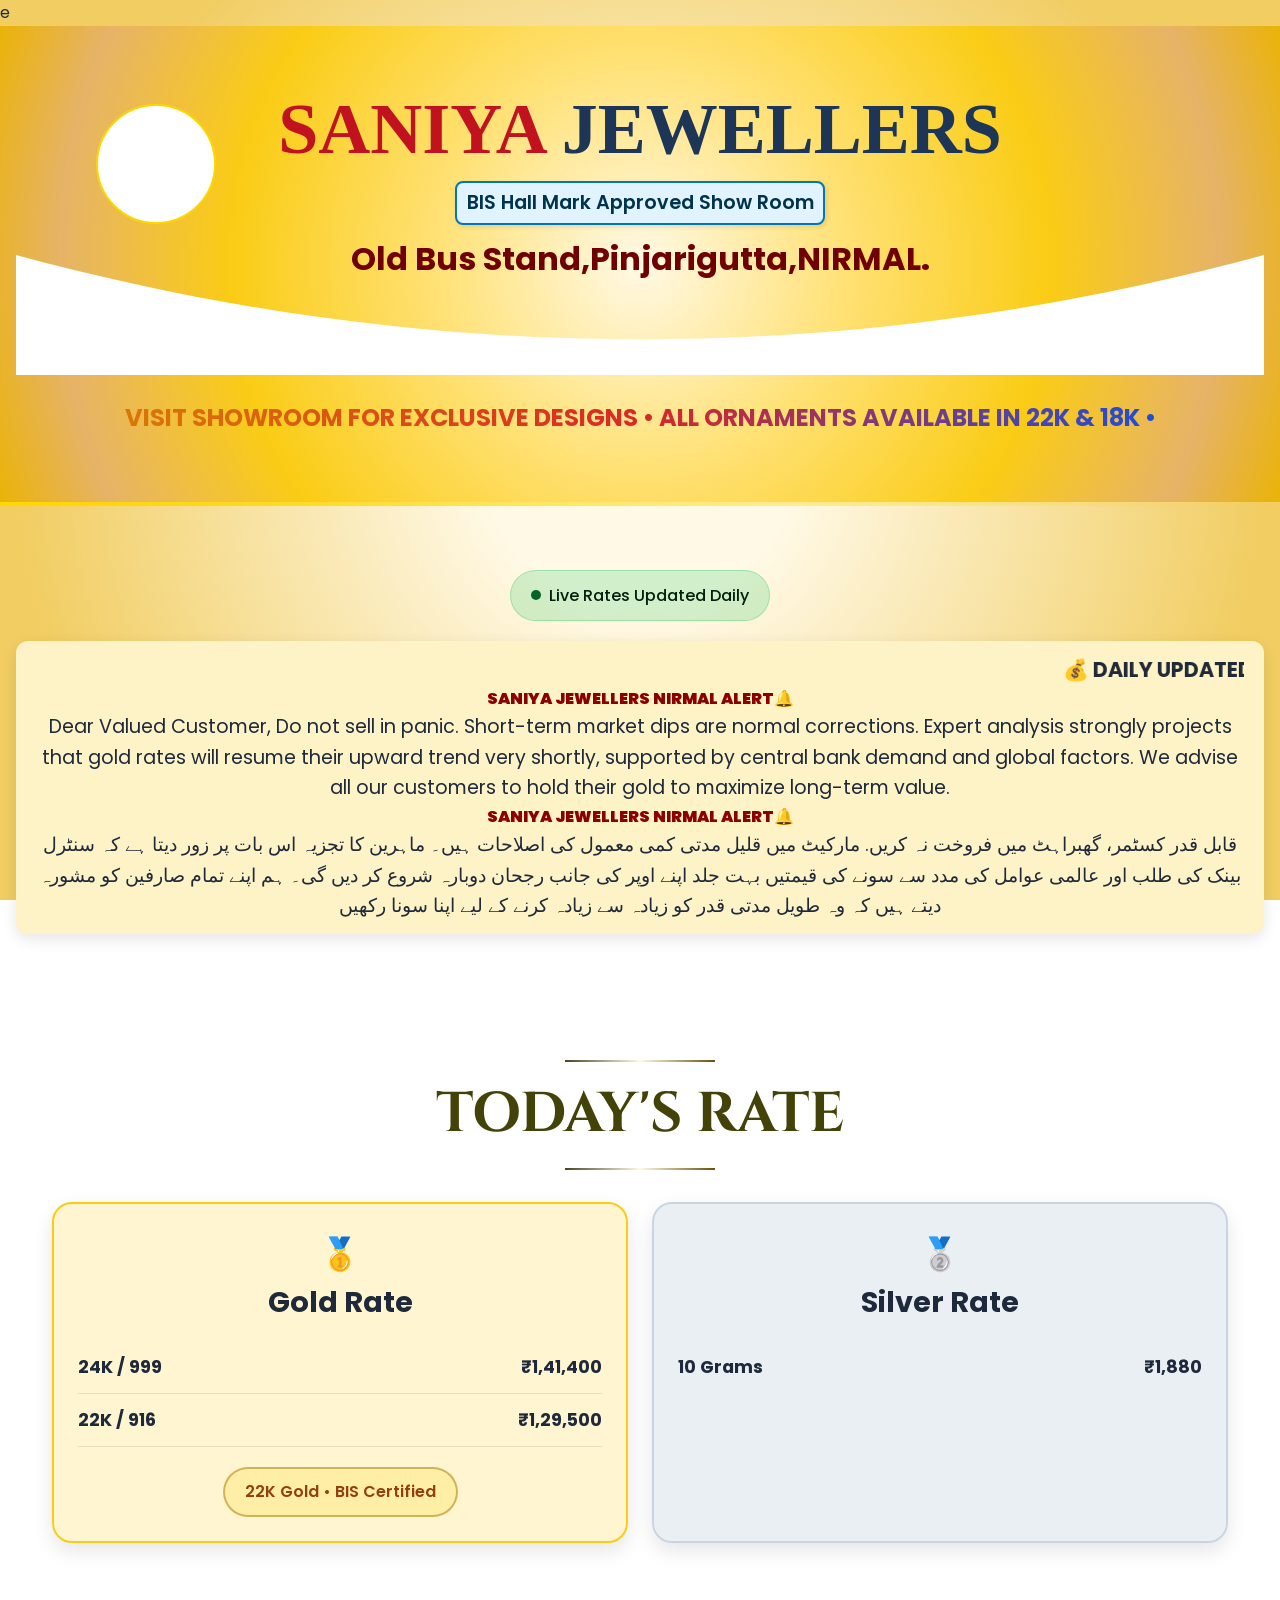
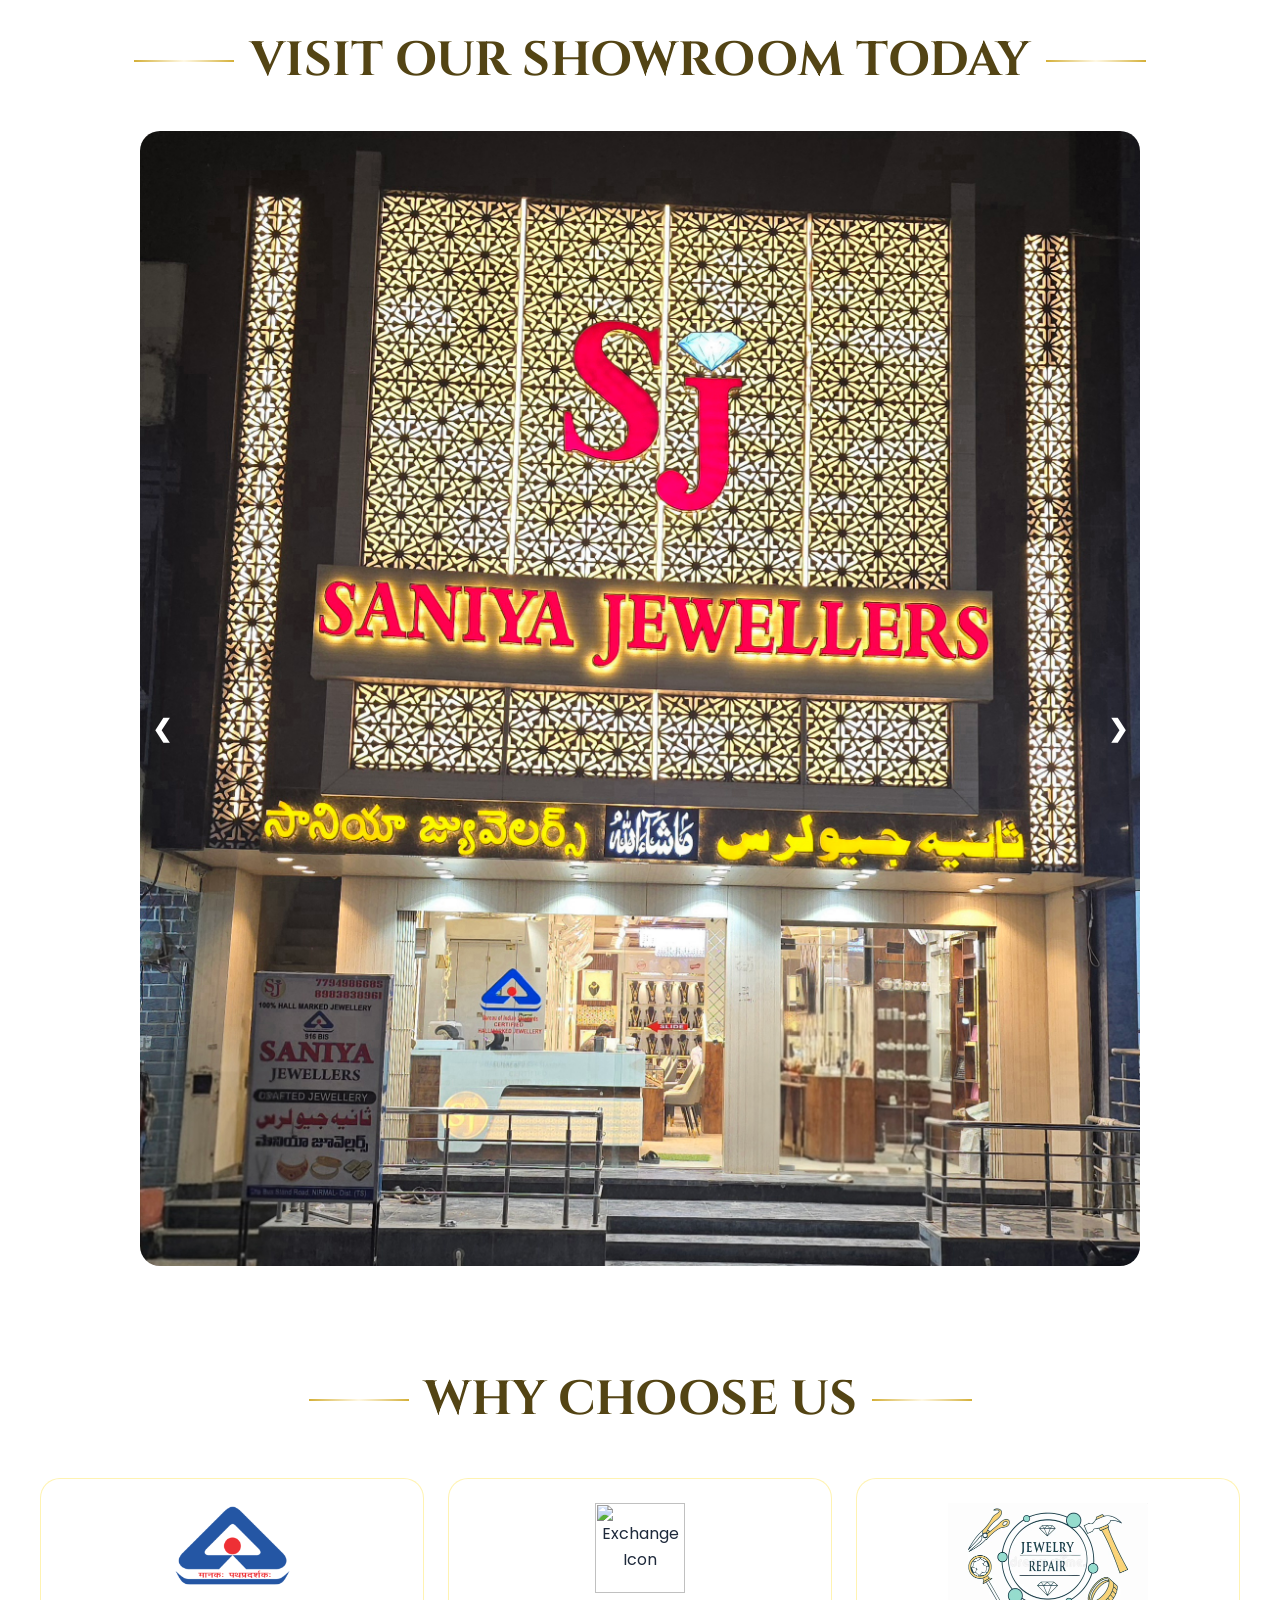
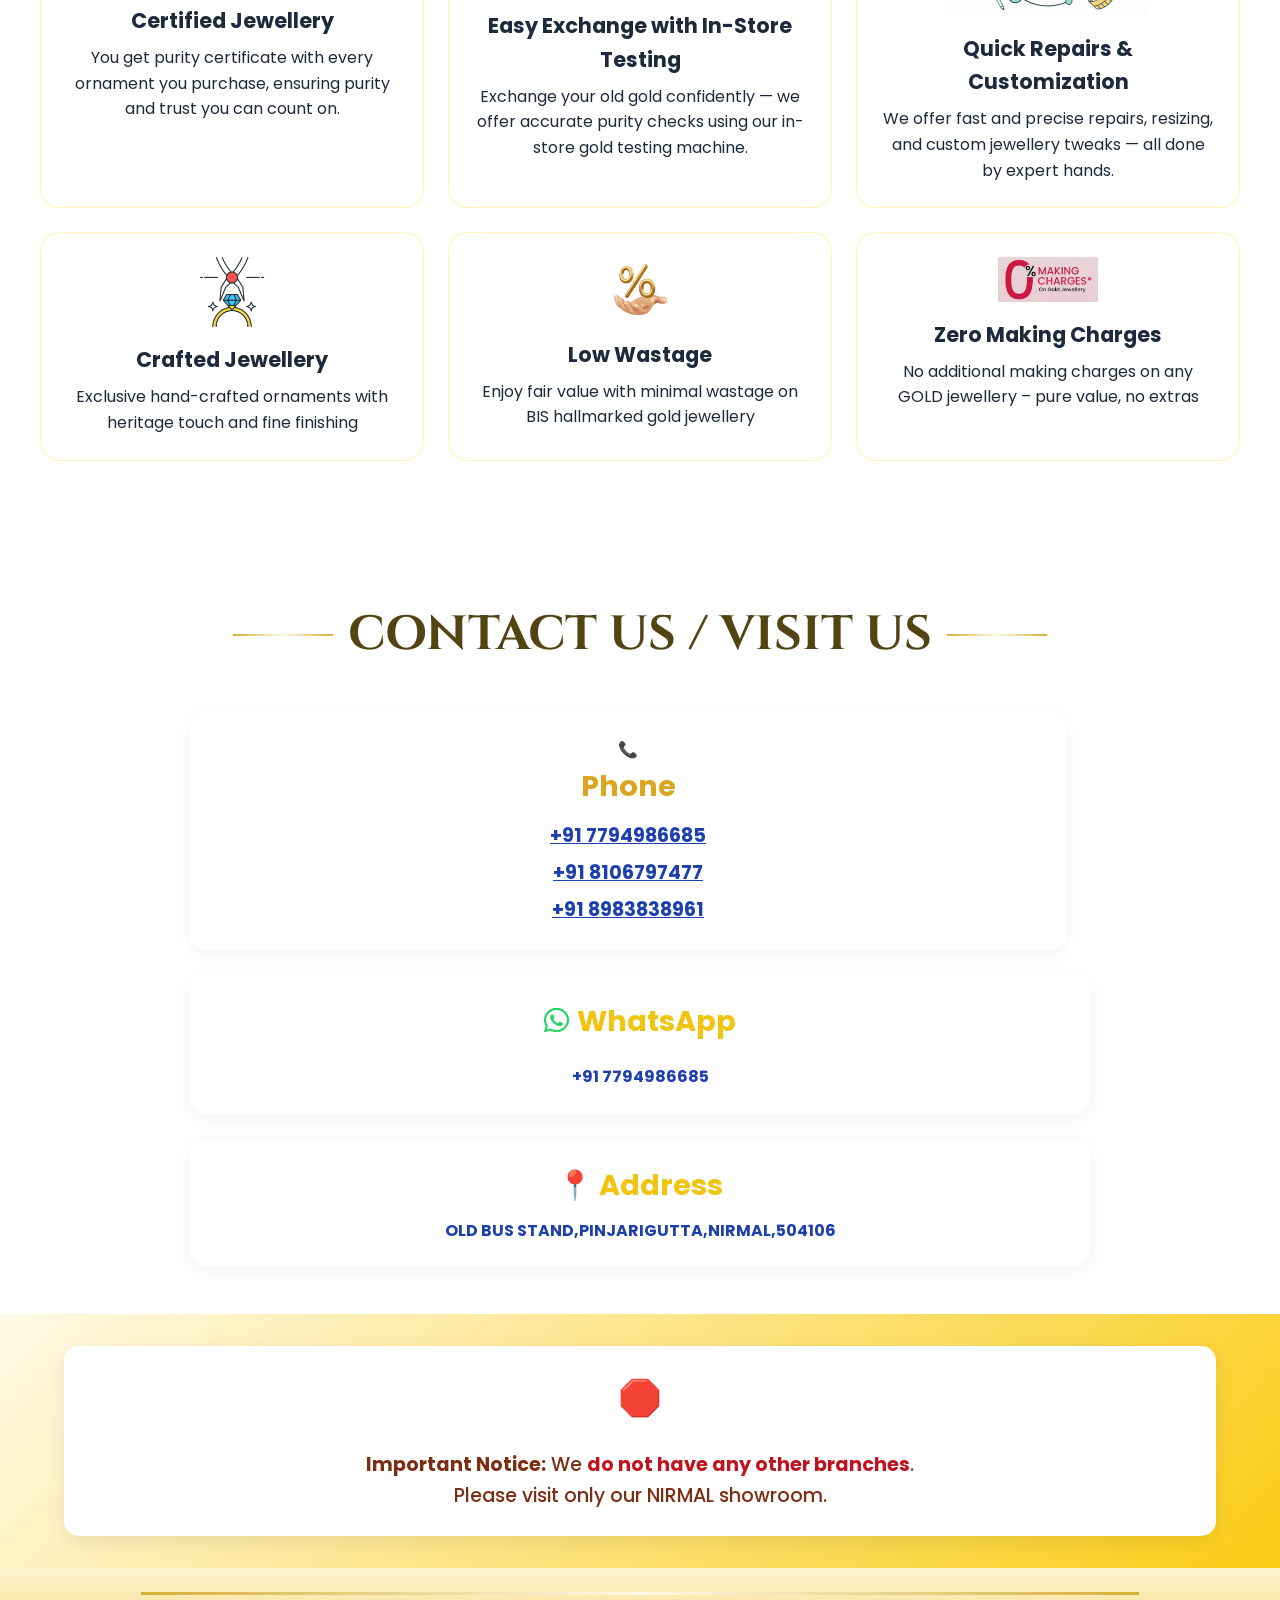
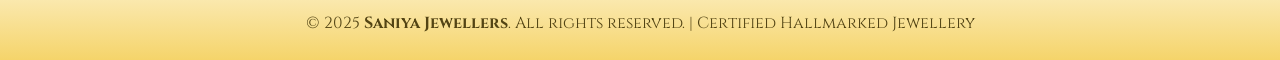
==== commit 5d985874: "Update index.html" ====
--- a/index.html
+++ b/index.html
@@ -144,11 +144,11 @@
 <h3 class="rate-heading"> Gold Rate</h3>
 <div class="rate-row">
 <span class="rate-label">24K / 999</span>
-<span class="rate-price"> ₹1,45,500</span>
+<span class="rate-price"> ₹1,41,400</span>
 </div>
 <div class="rate-row">
 <span class="rate-label">22K / 916</span>
-<span class="rate-price"> ₹1,33,300</span>
+<span class="rate-price"> ₹1,29,500</span>
 </div>
 <!-- Add BIS Certification Pill -->
 <div style="margin-top: 20px; display: flex; justify-content: center;">
@@ -172,7 +172,7 @@
 <h3 class="rate-heading">Silver Rate</h3>
 <div class="rate-row">
 <span class="rate-label">10 Grams</span>
-<span class="rate-price">₹2,020</span>
+<span class="rate-price">₹1,880</span>
 </div>
 </div>
 </div>
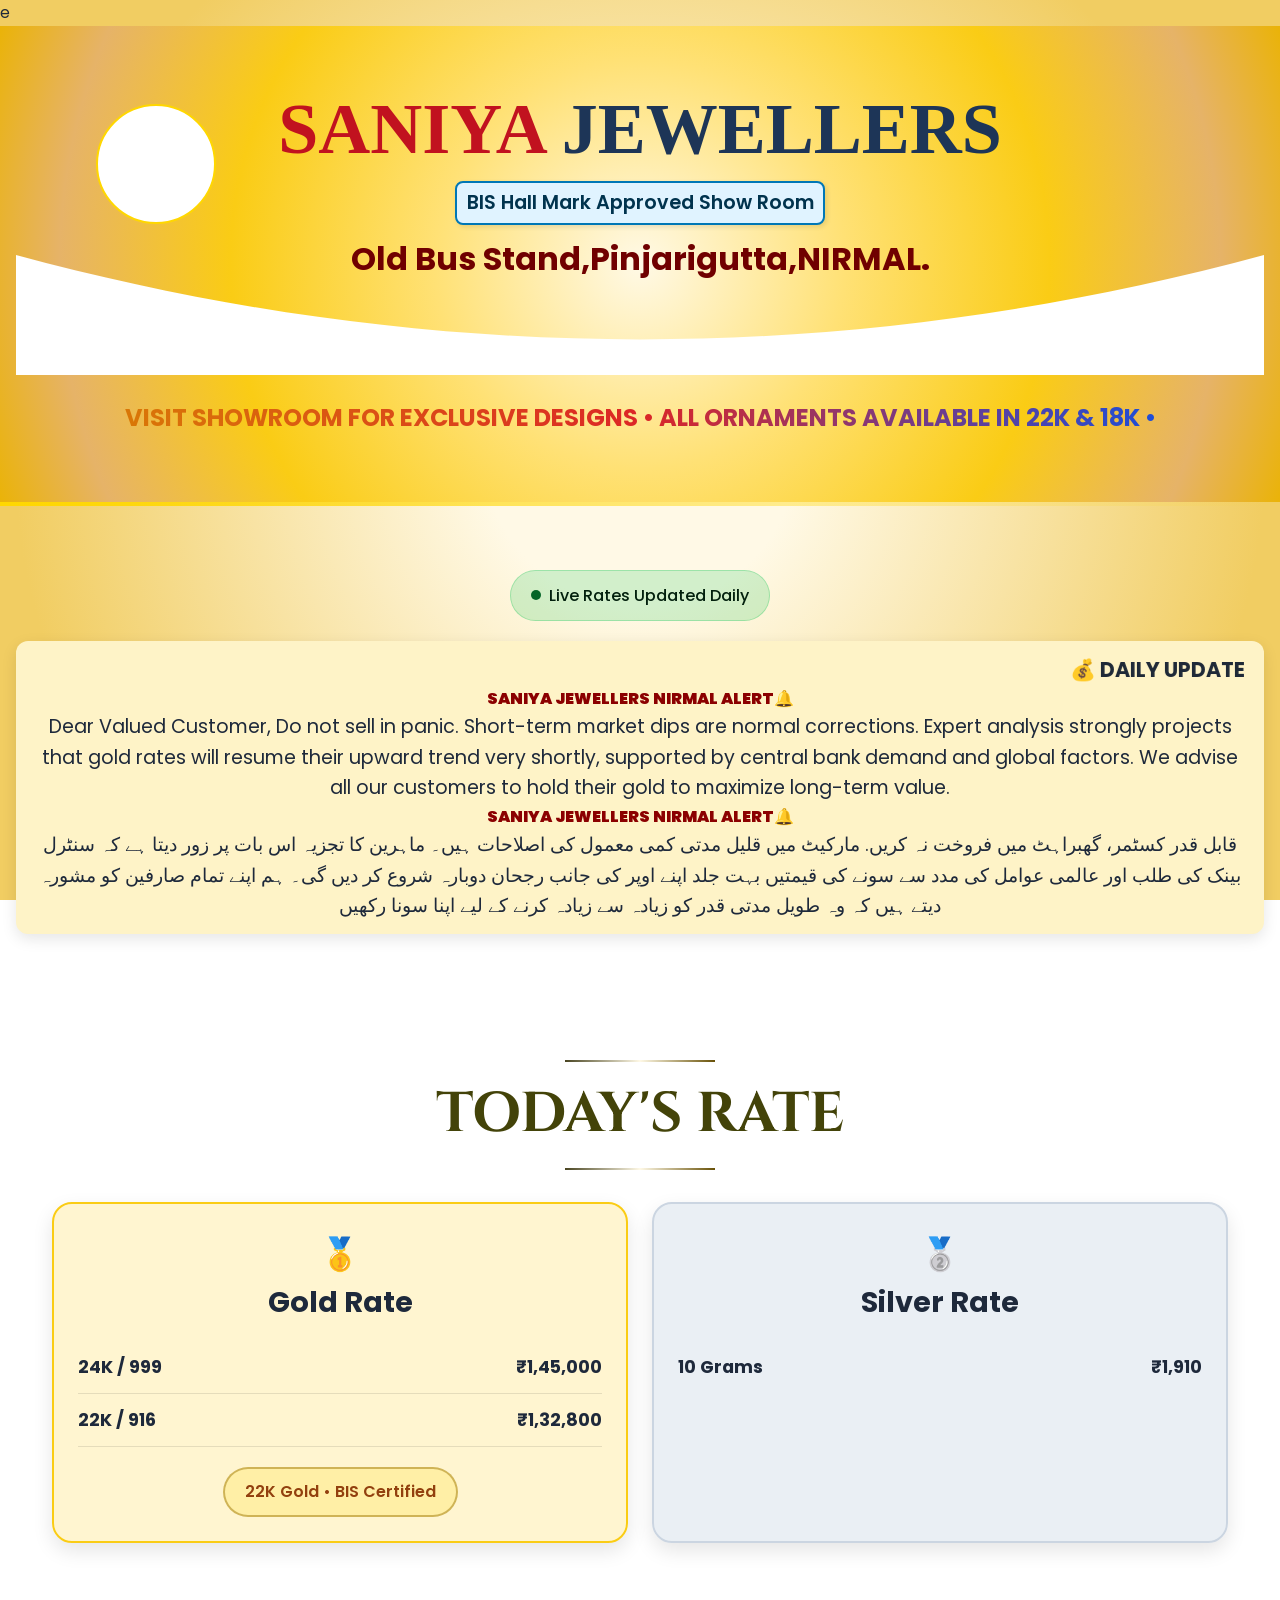
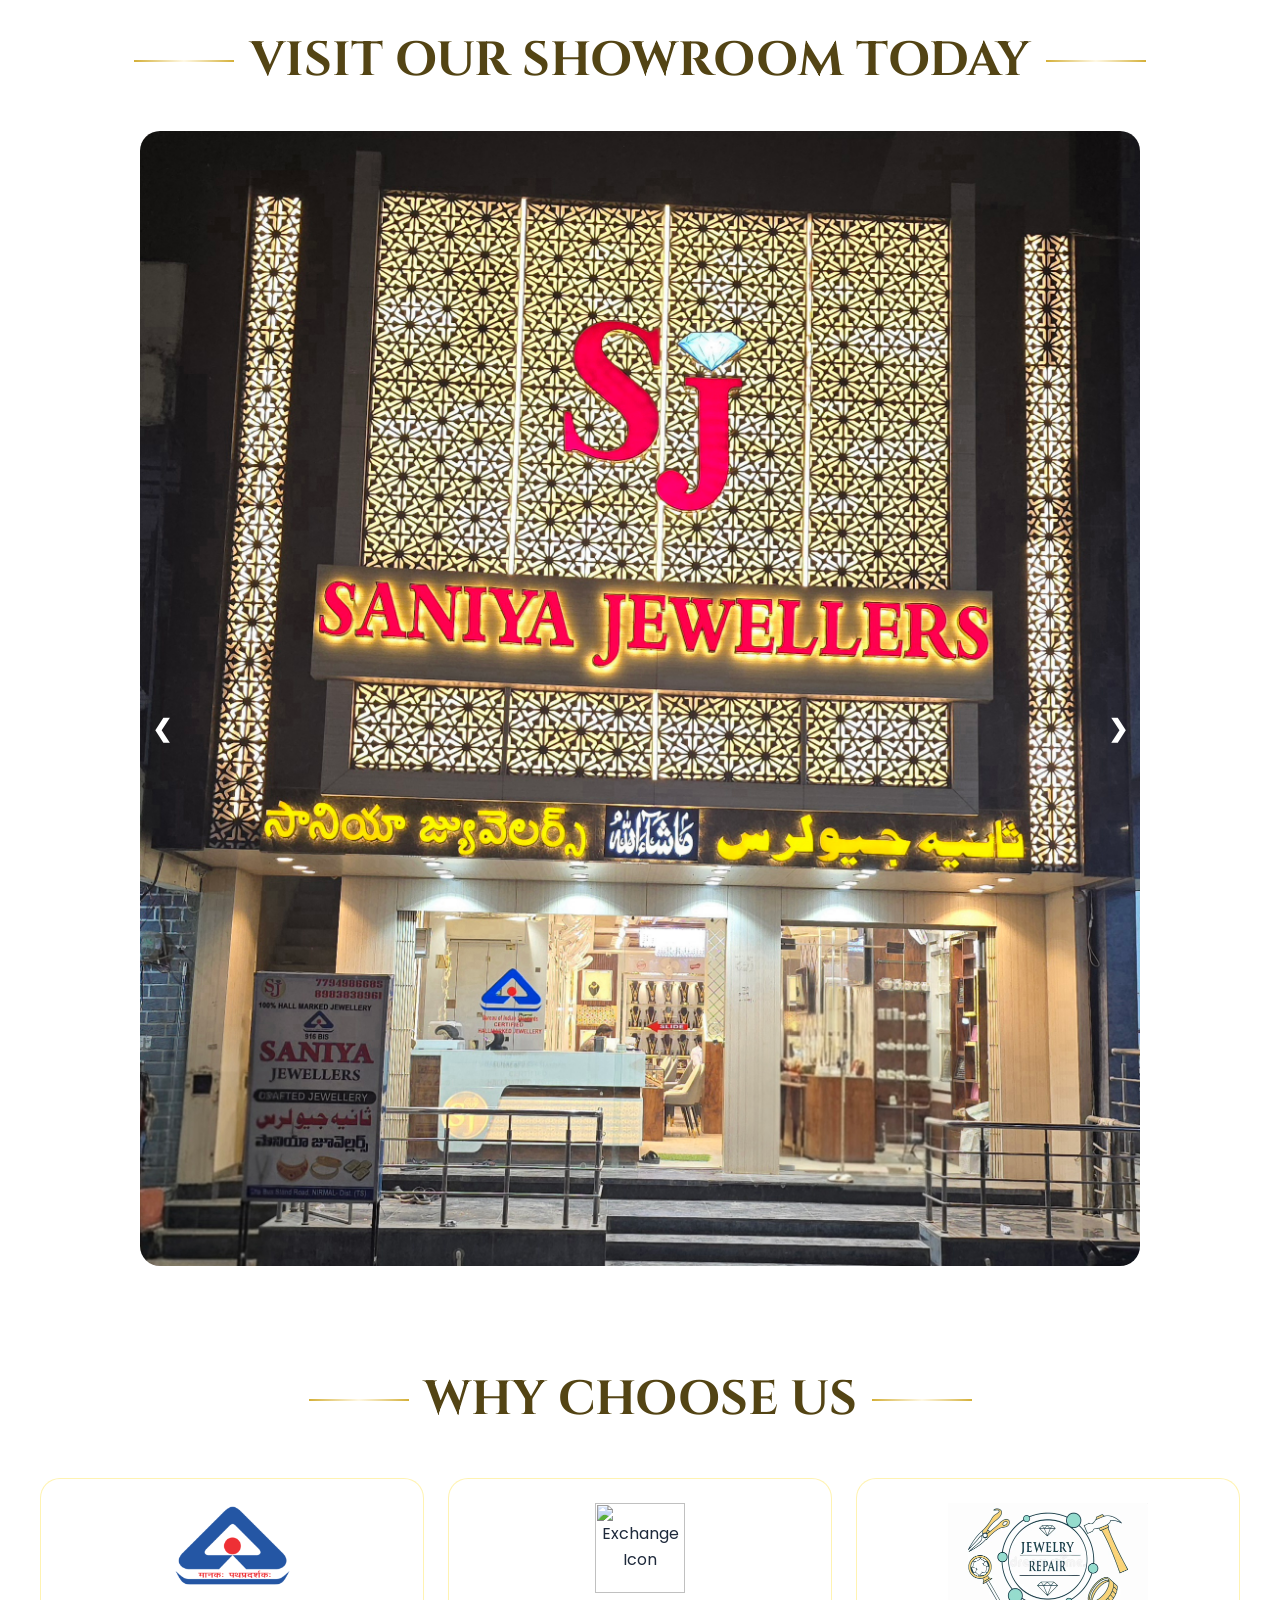
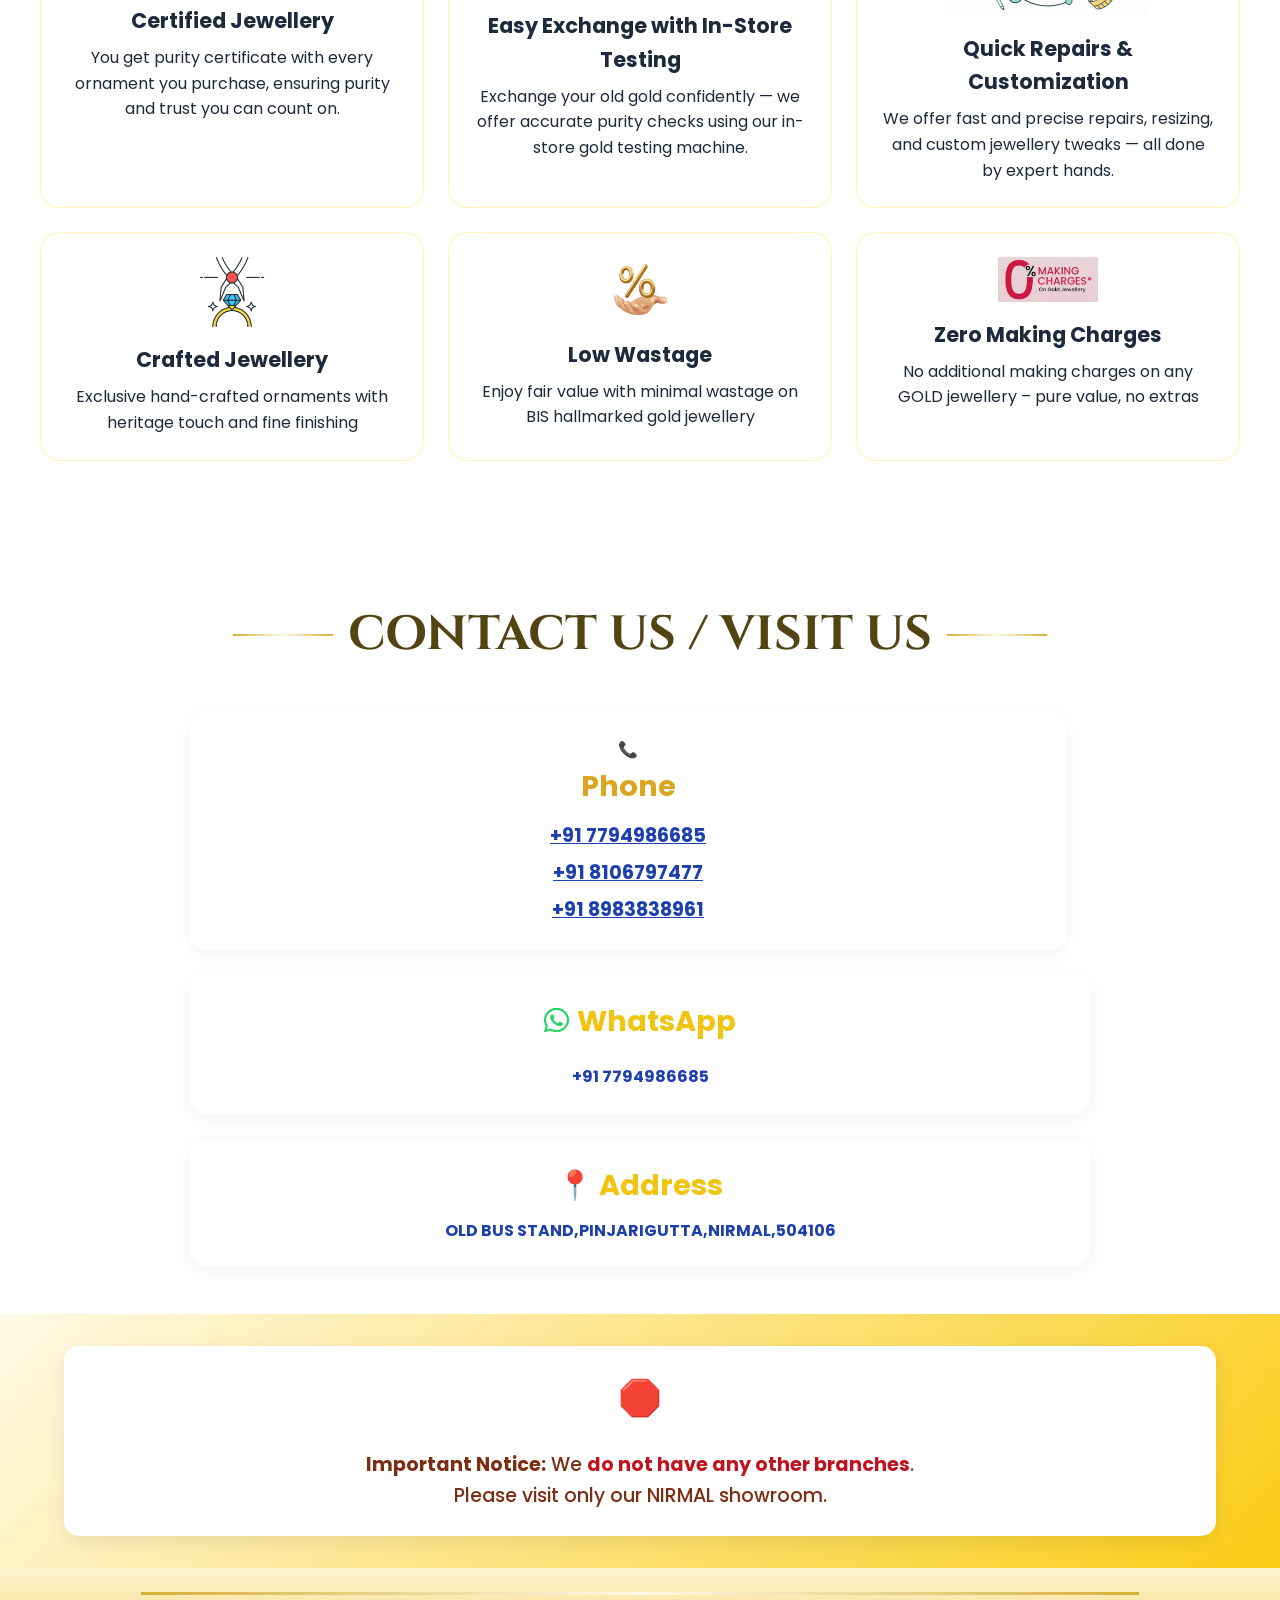
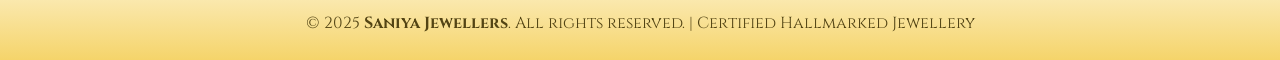
==== commit 0b5f0d7e: "Update index.html" ====
--- a/index.html
+++ b/index.html
@@ -144,11 +144,11 @@
 <h3 class="rate-heading"> Gold Rate</h3>
 <div class="rate-row">
 <span class="rate-label">24K / 999</span>
-<span class="rate-price"> ₹1,41,400</span>
+<span class="rate-price"> ₹1,45,000</span>
 </div>
 <div class="rate-row">
 <span class="rate-label">22K / 916</span>
-<span class="rate-price"> ₹1,29,500</span>
+<span class="rate-price"> ₹1,32,800</span>
 </div>
 <!-- Add BIS Certification Pill -->
 <div style="margin-top: 20px; display: flex; justify-content: center;">
@@ -172,7 +172,7 @@
 <h3 class="rate-heading">Silver Rate</h3>
 <div class="rate-row">
 <span class="rate-label">10 Grams</span>
-<span class="rate-price">₹1,880</span>
+<span class="rate-price">₹1,910</span>
 </div>
 </div>
 </div>
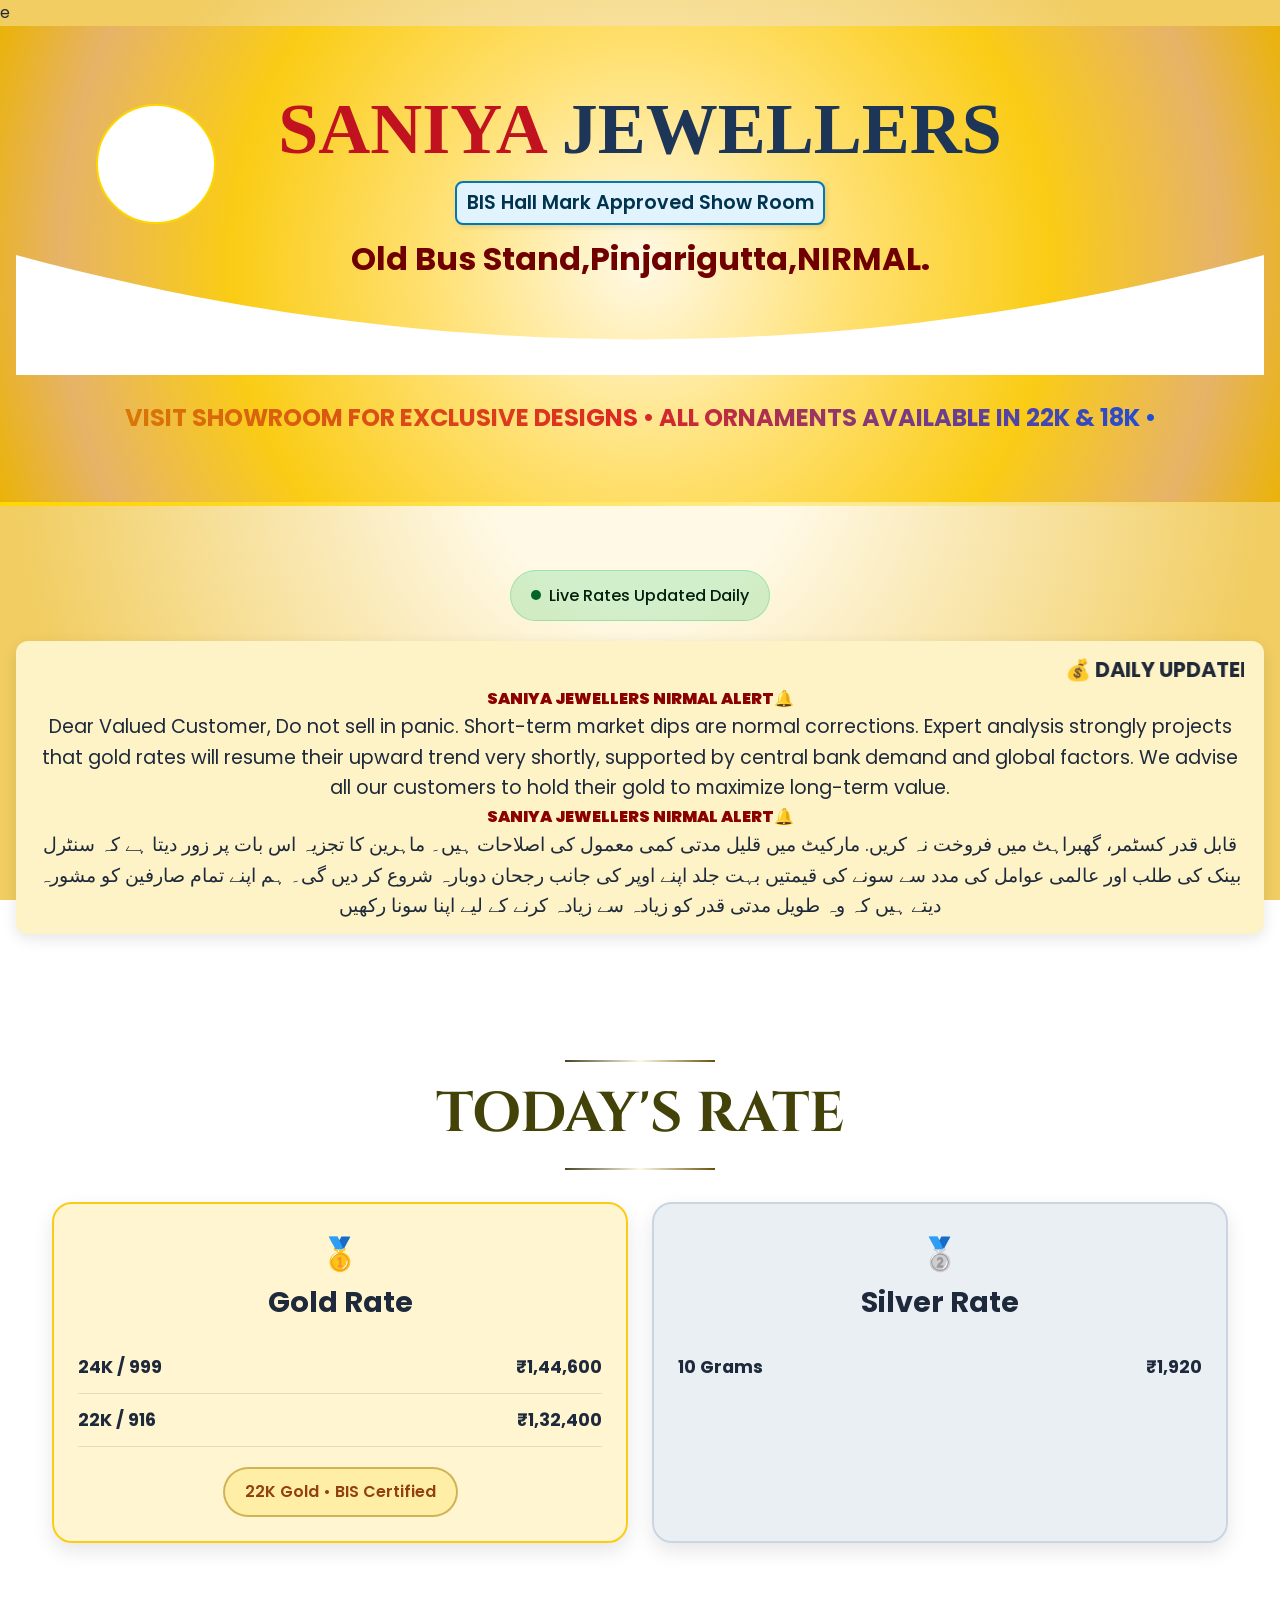
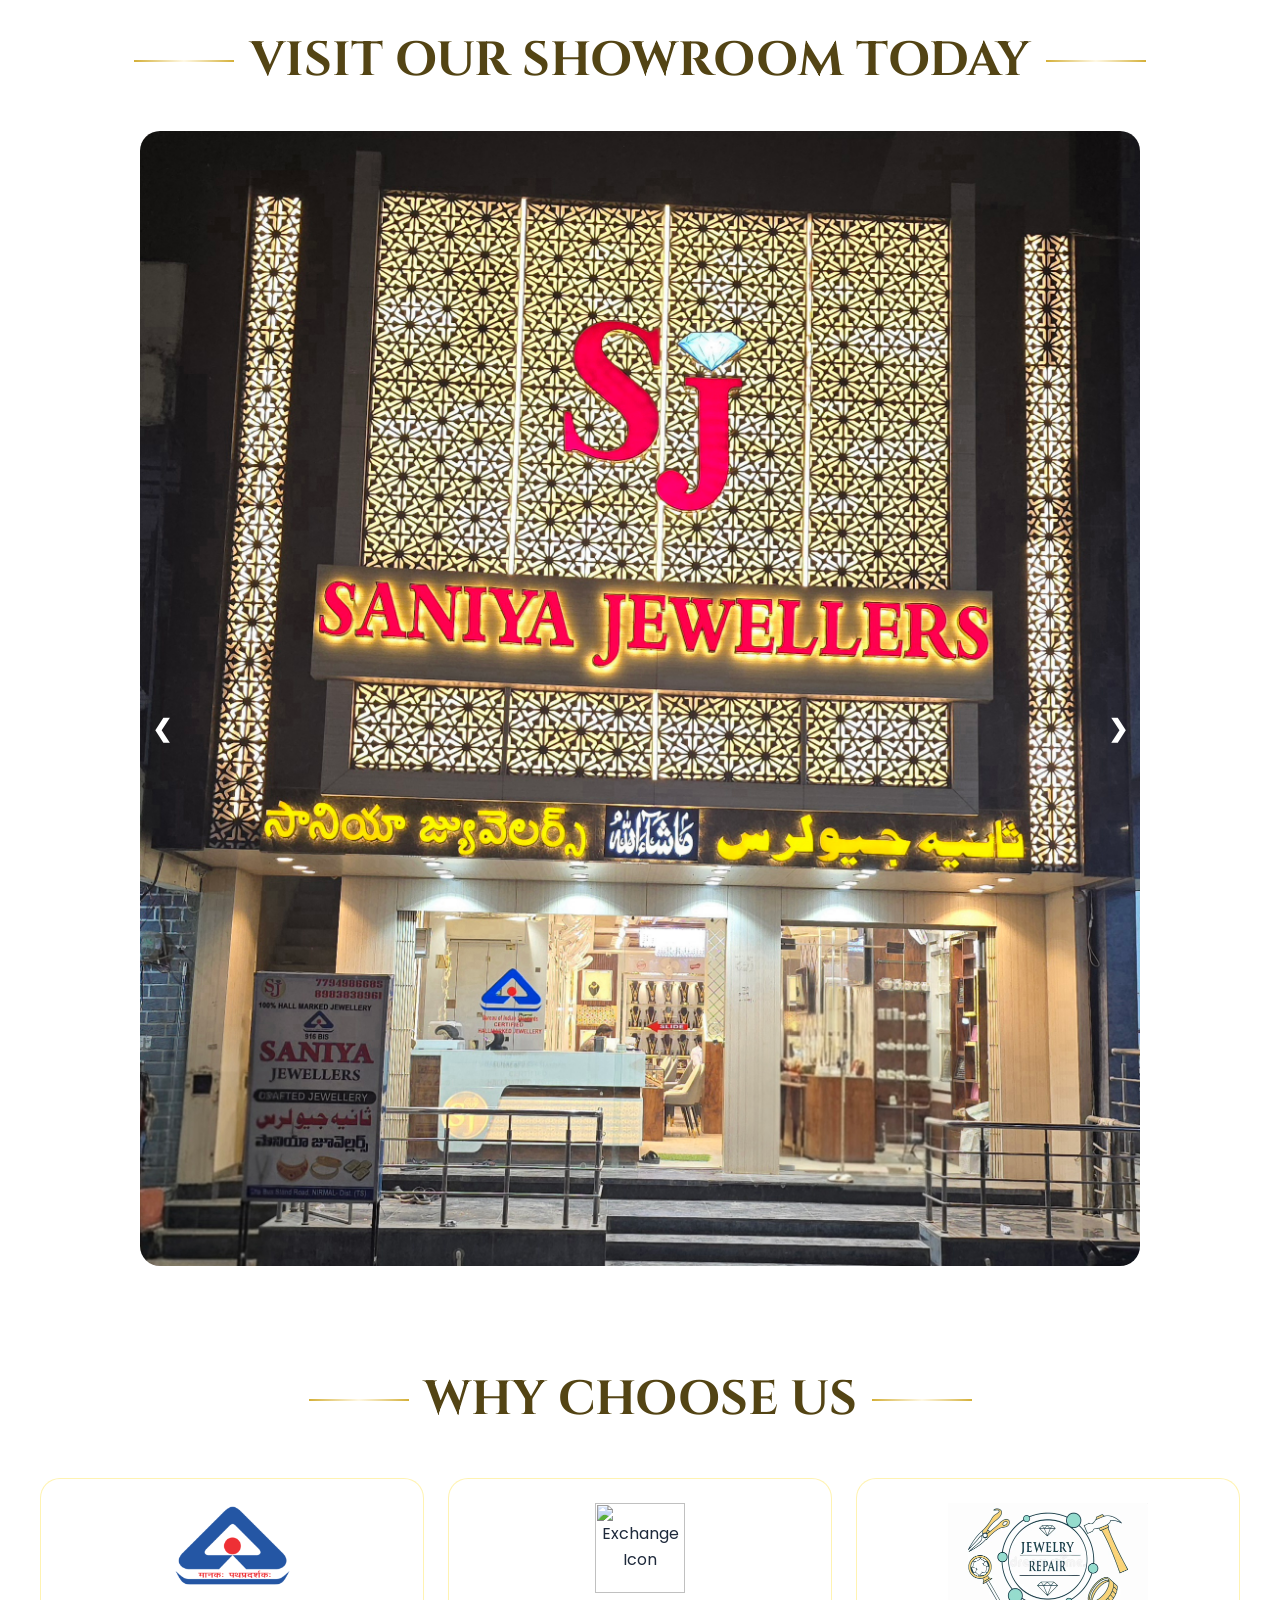
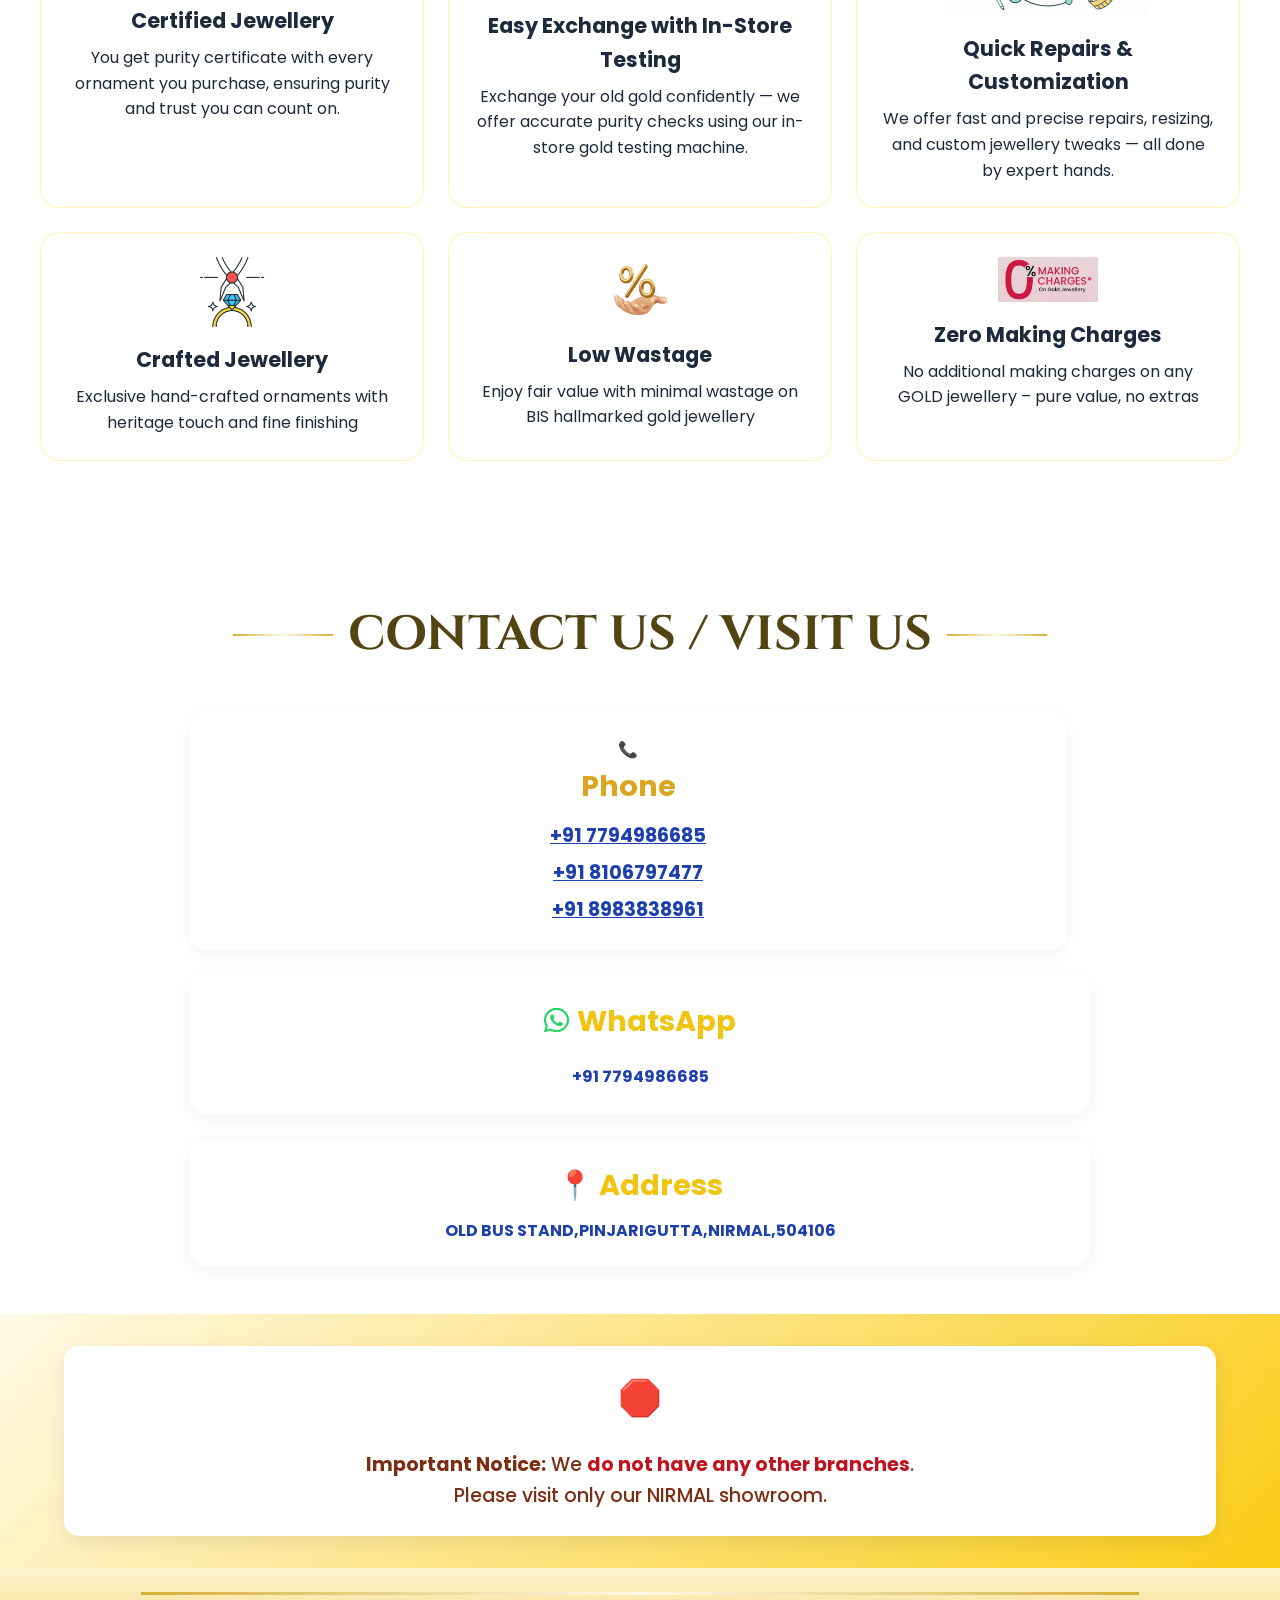
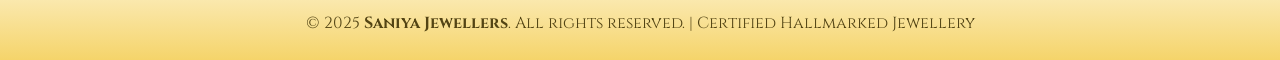
==== commit 9c6cad9b: "Update index.html" ====
--- a/index.html
+++ b/index.html
@@ -144,11 +144,11 @@
 <h3 class="rate-heading"> Gold Rate</h3>
 <div class="rate-row">
 <span class="rate-label">24K / 999</span>
-<span class="rate-price"> ₹1,45,000</span>
+<span class="rate-price"> ₹1,44,600</span>
 </div>
 <div class="rate-row">
 <span class="rate-label">22K / 916</span>
-<span class="rate-price"> ₹1,32,800</span>
+<span class="rate-price"> ₹1,32,400</span>
 </div>
 <!-- Add BIS Certification Pill -->
 <div style="margin-top: 20px; display: flex; justify-content: center;">
@@ -172,7 +172,7 @@
 <h3 class="rate-heading">Silver Rate</h3>
 <div class="rate-row">
 <span class="rate-label">10 Grams</span>
-<span class="rate-price">₹1,910</span>
+<span class="rate-price">₹1,920</span>
 </div>
 </div>
 </div>
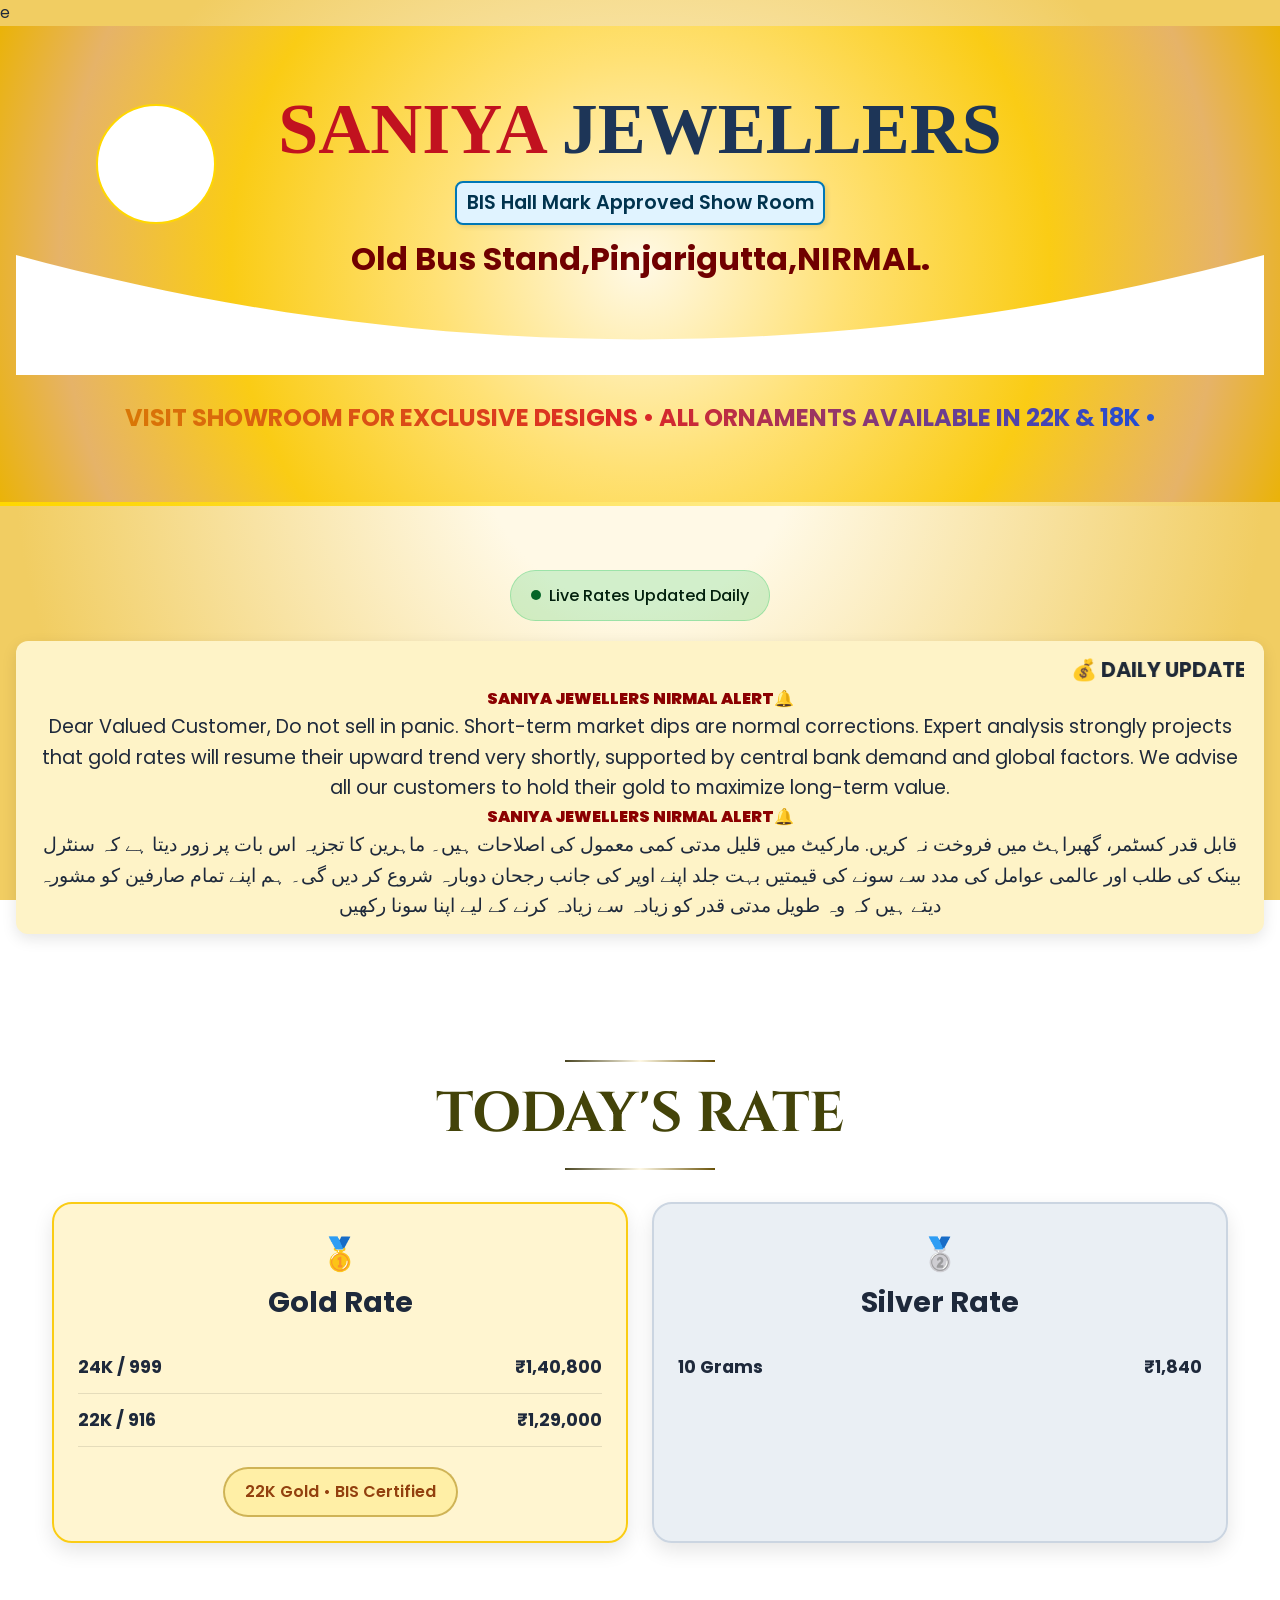
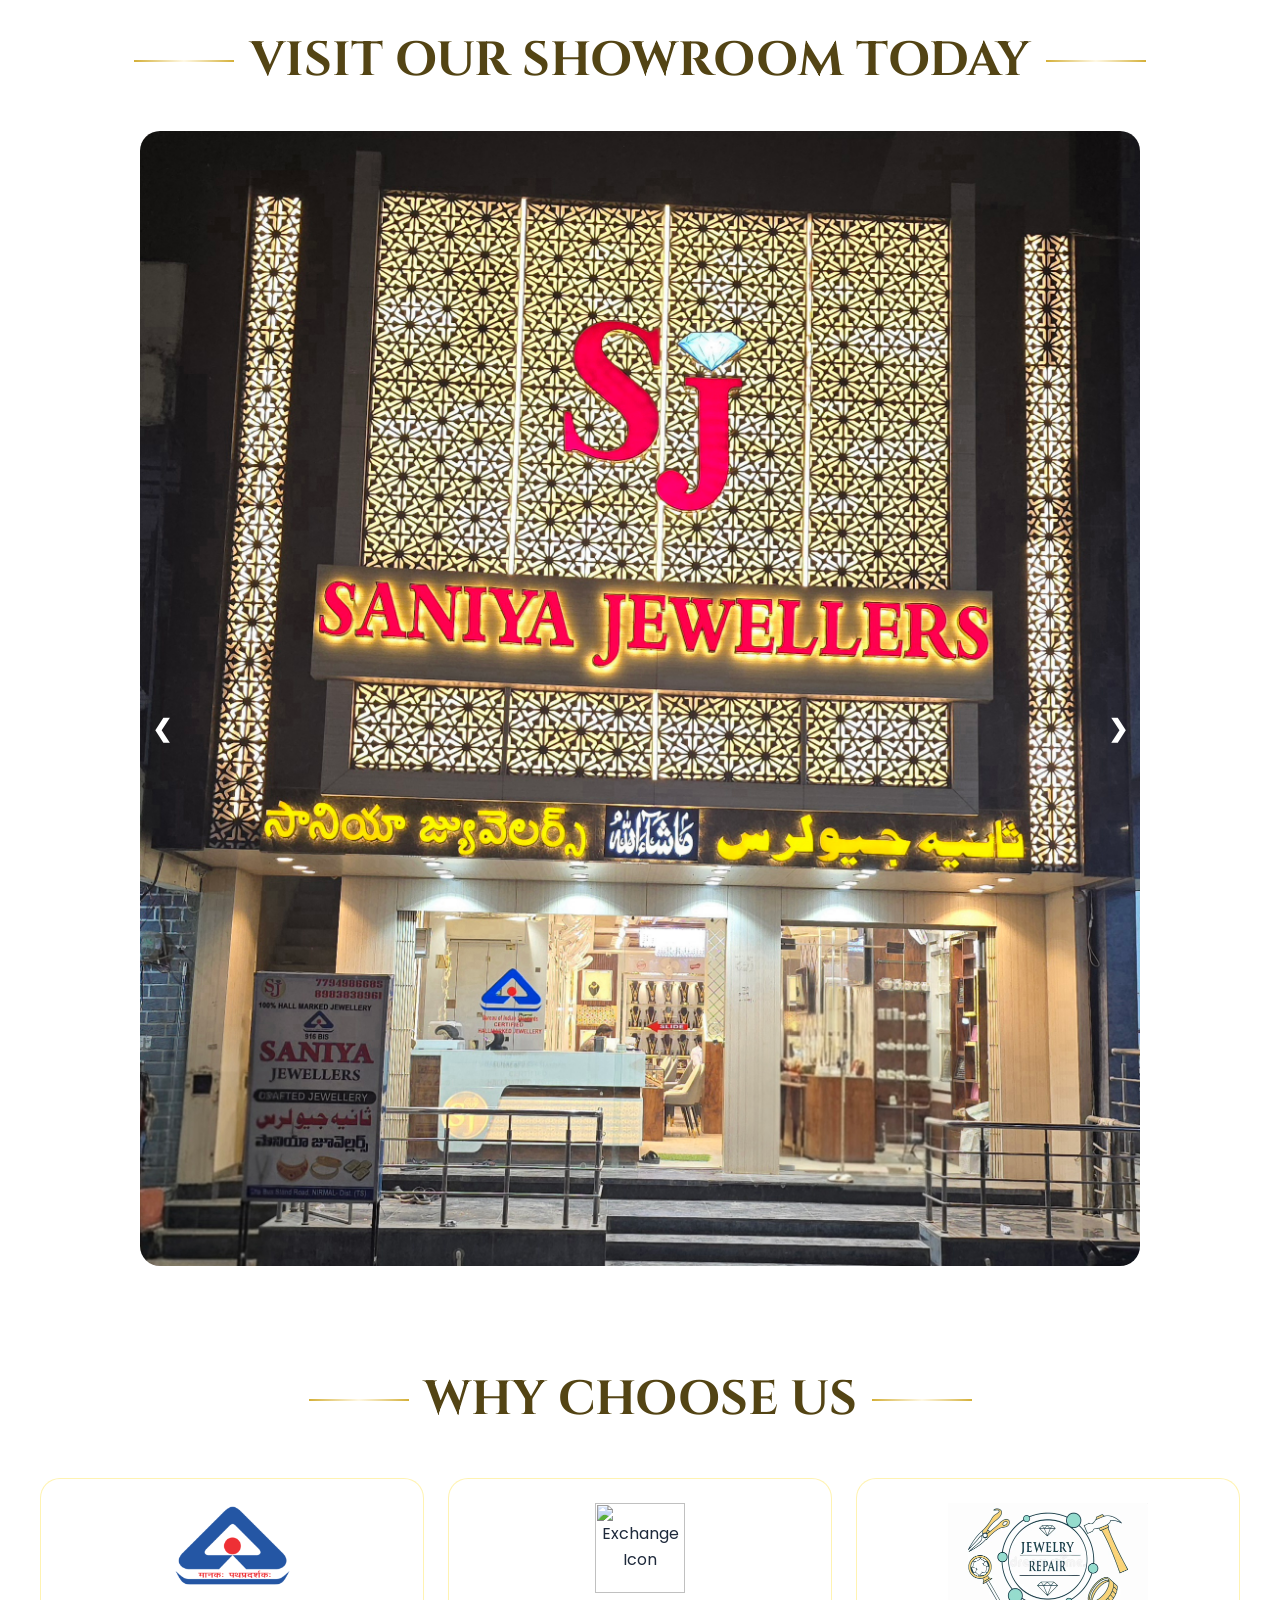
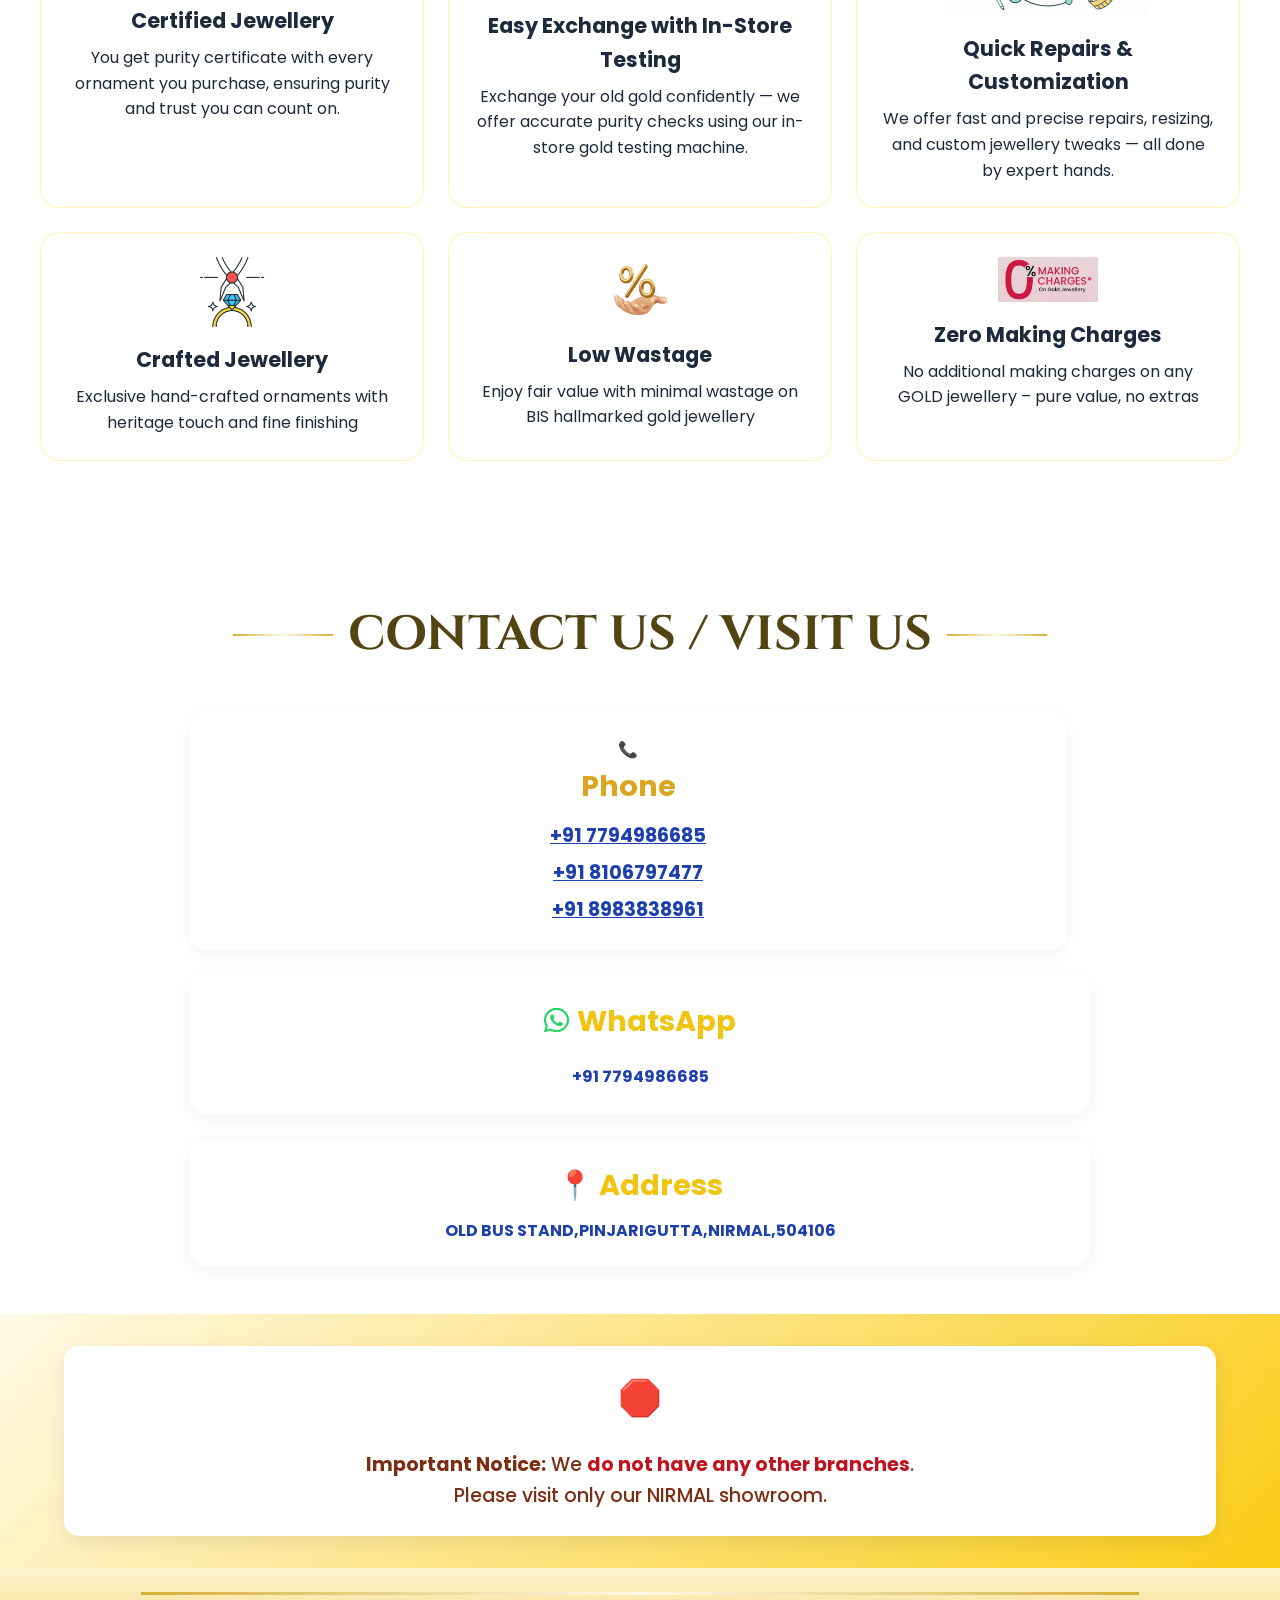
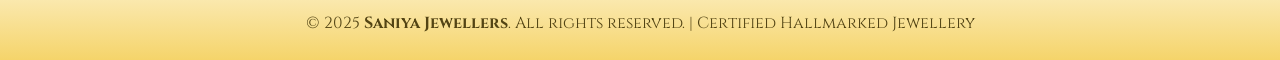
==== commit 616cf8e4: "Update index.html" ====
--- a/index.html
+++ b/index.html
@@ -144,11 +144,11 @@
 <h3 class="rate-heading"> Gold Rate</h3>
 <div class="rate-row">
 <span class="rate-label">24K / 999</span>
-<span class="rate-price"> ₹1,44,600</span>
+<span class="rate-price"> ₹1,40,800</span>
 </div>
 <div class="rate-row">
 <span class="rate-label">22K / 916</span>
-<span class="rate-price"> ₹1,32,400</span>
+<span class="rate-price"> ₹1,29,000</span>
 </div>
 <!-- Add BIS Certification Pill -->
 <div style="margin-top: 20px; display: flex; justify-content: center;">
@@ -172,7 +172,7 @@
 <h3 class="rate-heading">Silver Rate</h3>
 <div class="rate-row">
 <span class="rate-label">10 Grams</span>
-<span class="rate-price">₹1,920</span>
+<span class="rate-price">₹1,840</span>
 </div>
 </div>
 </div>
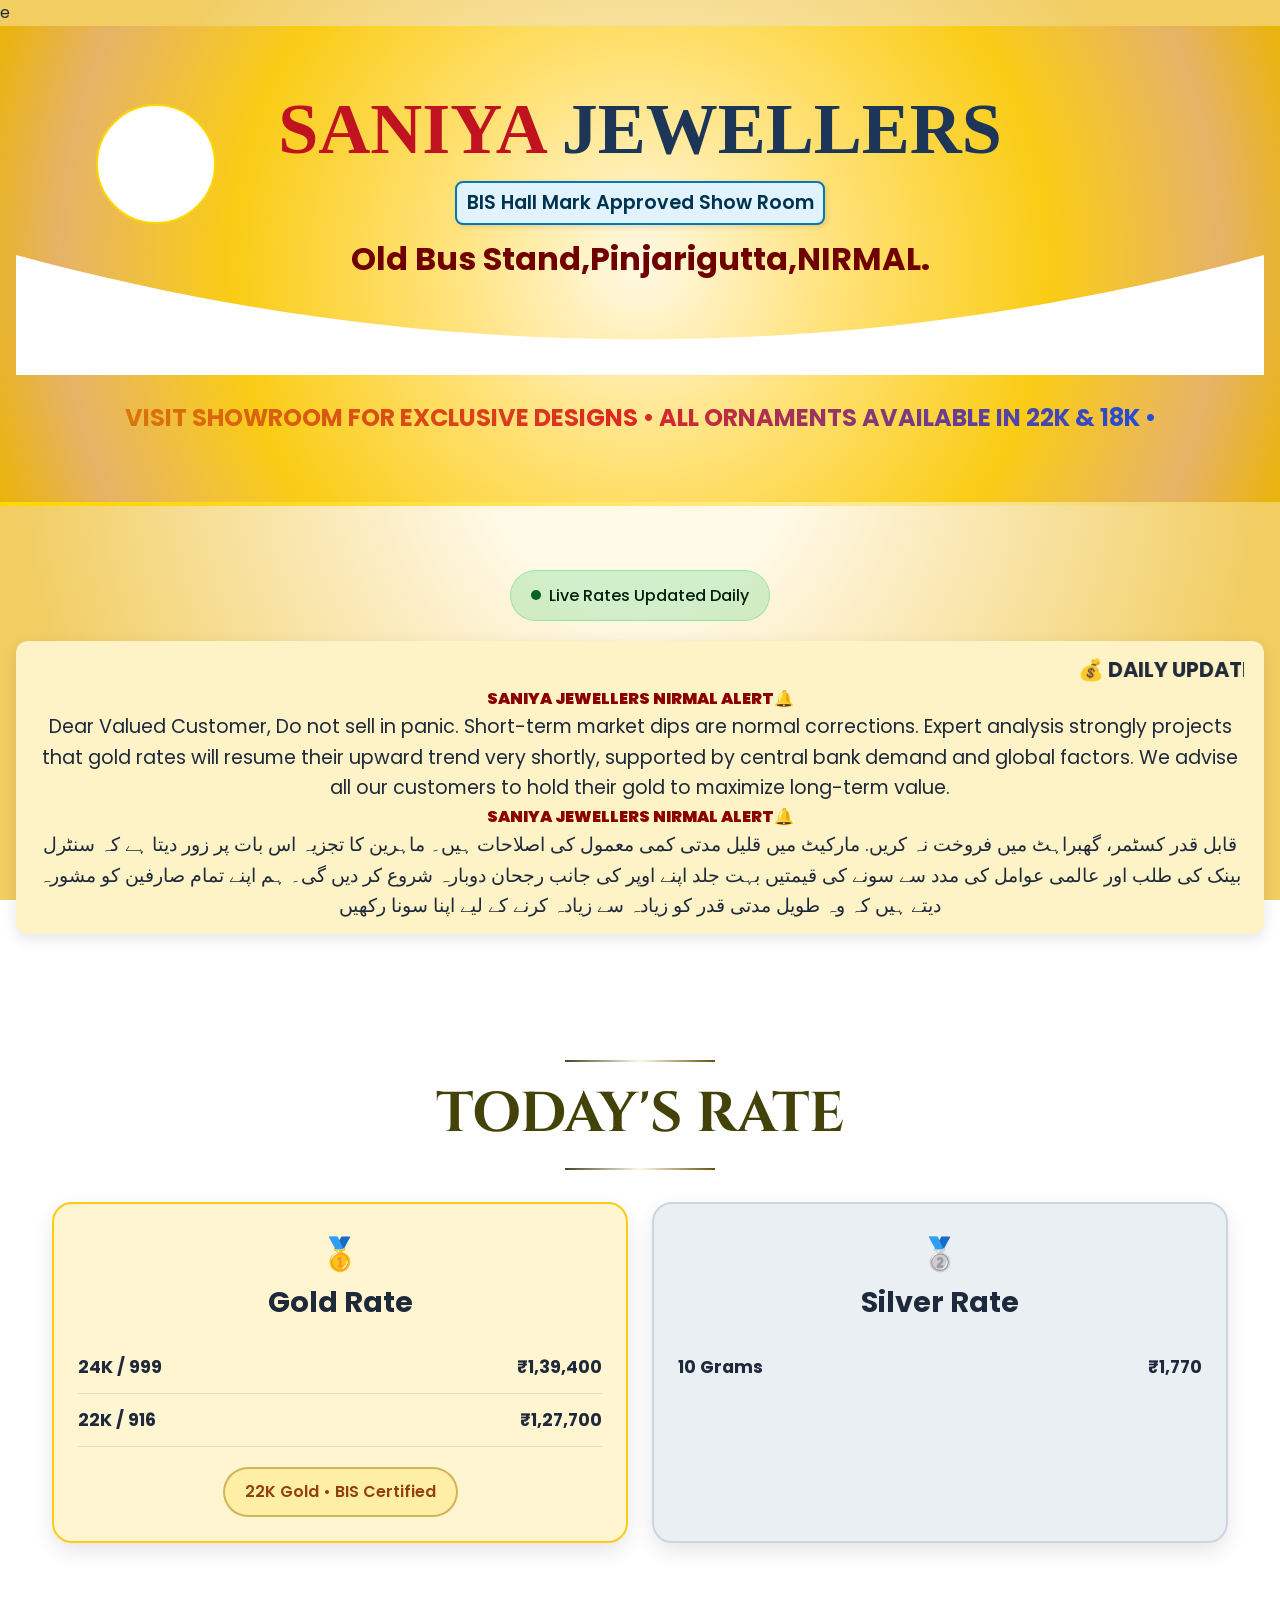
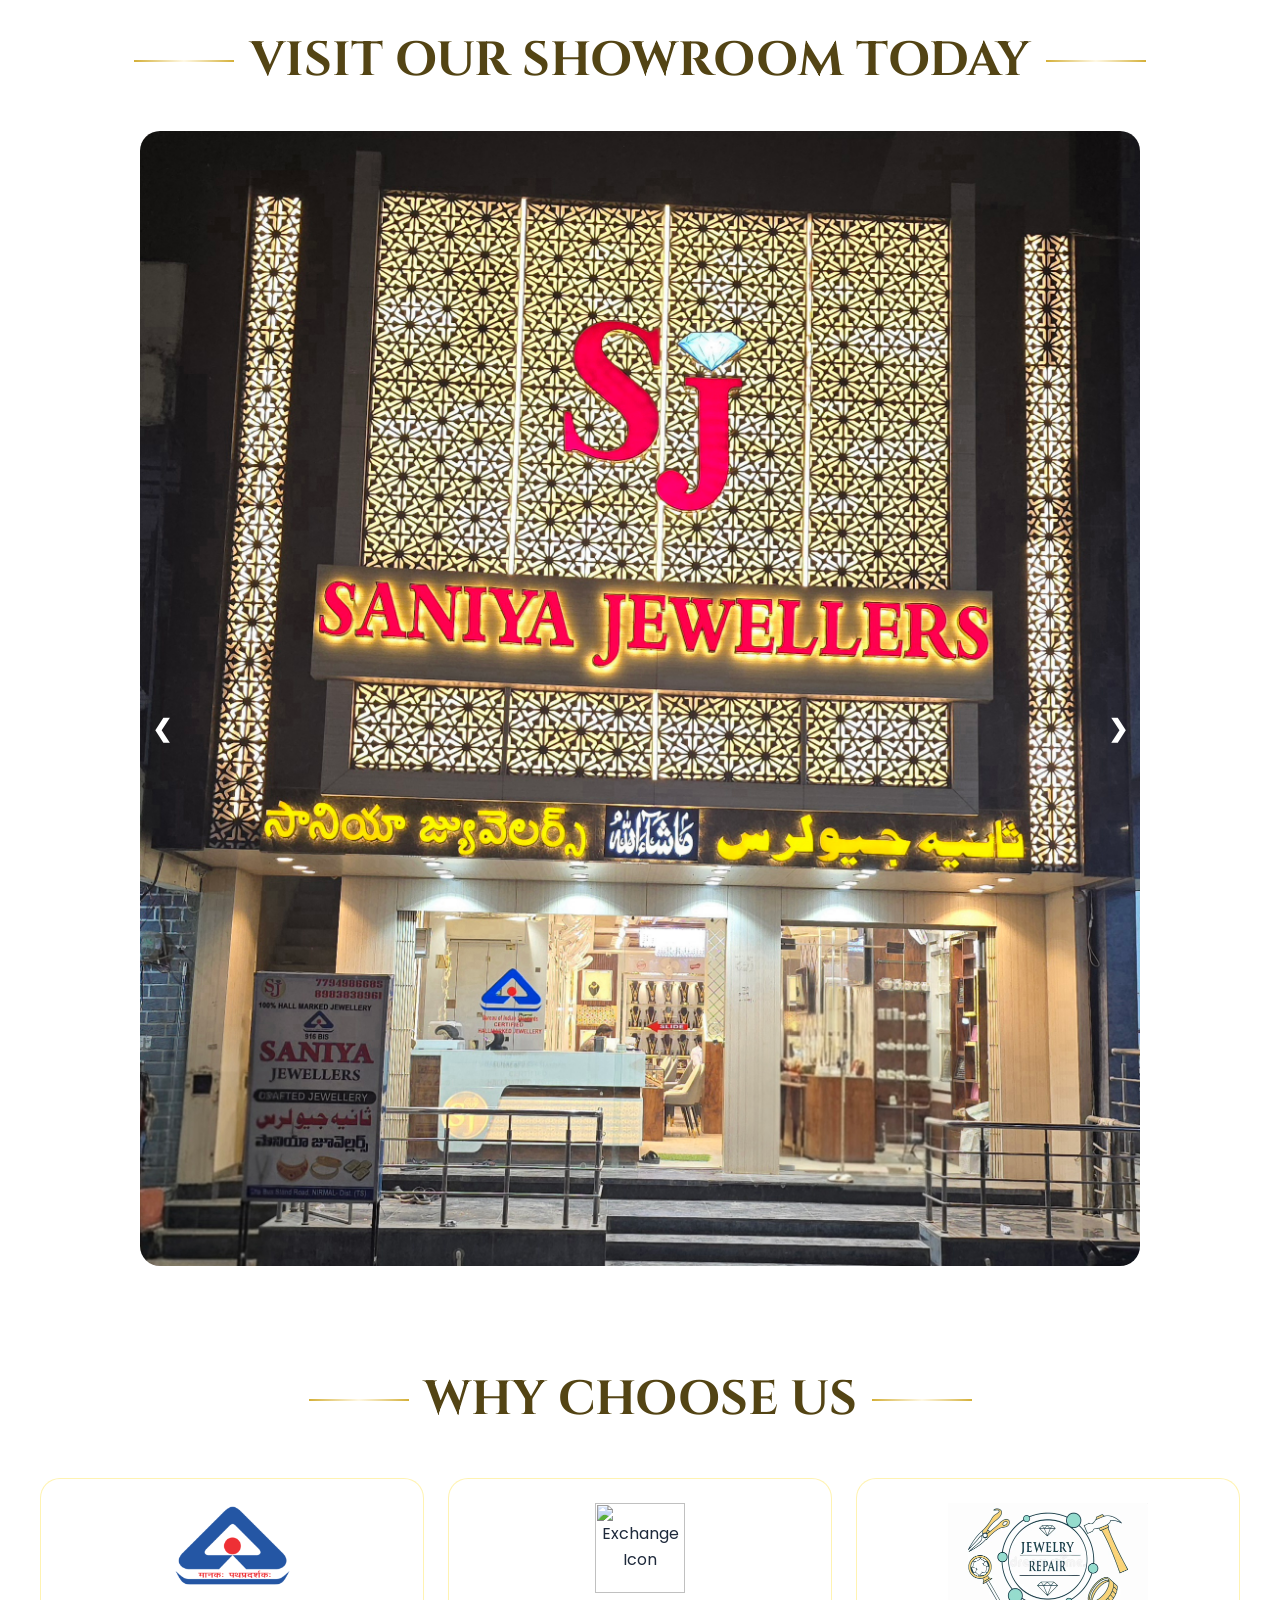
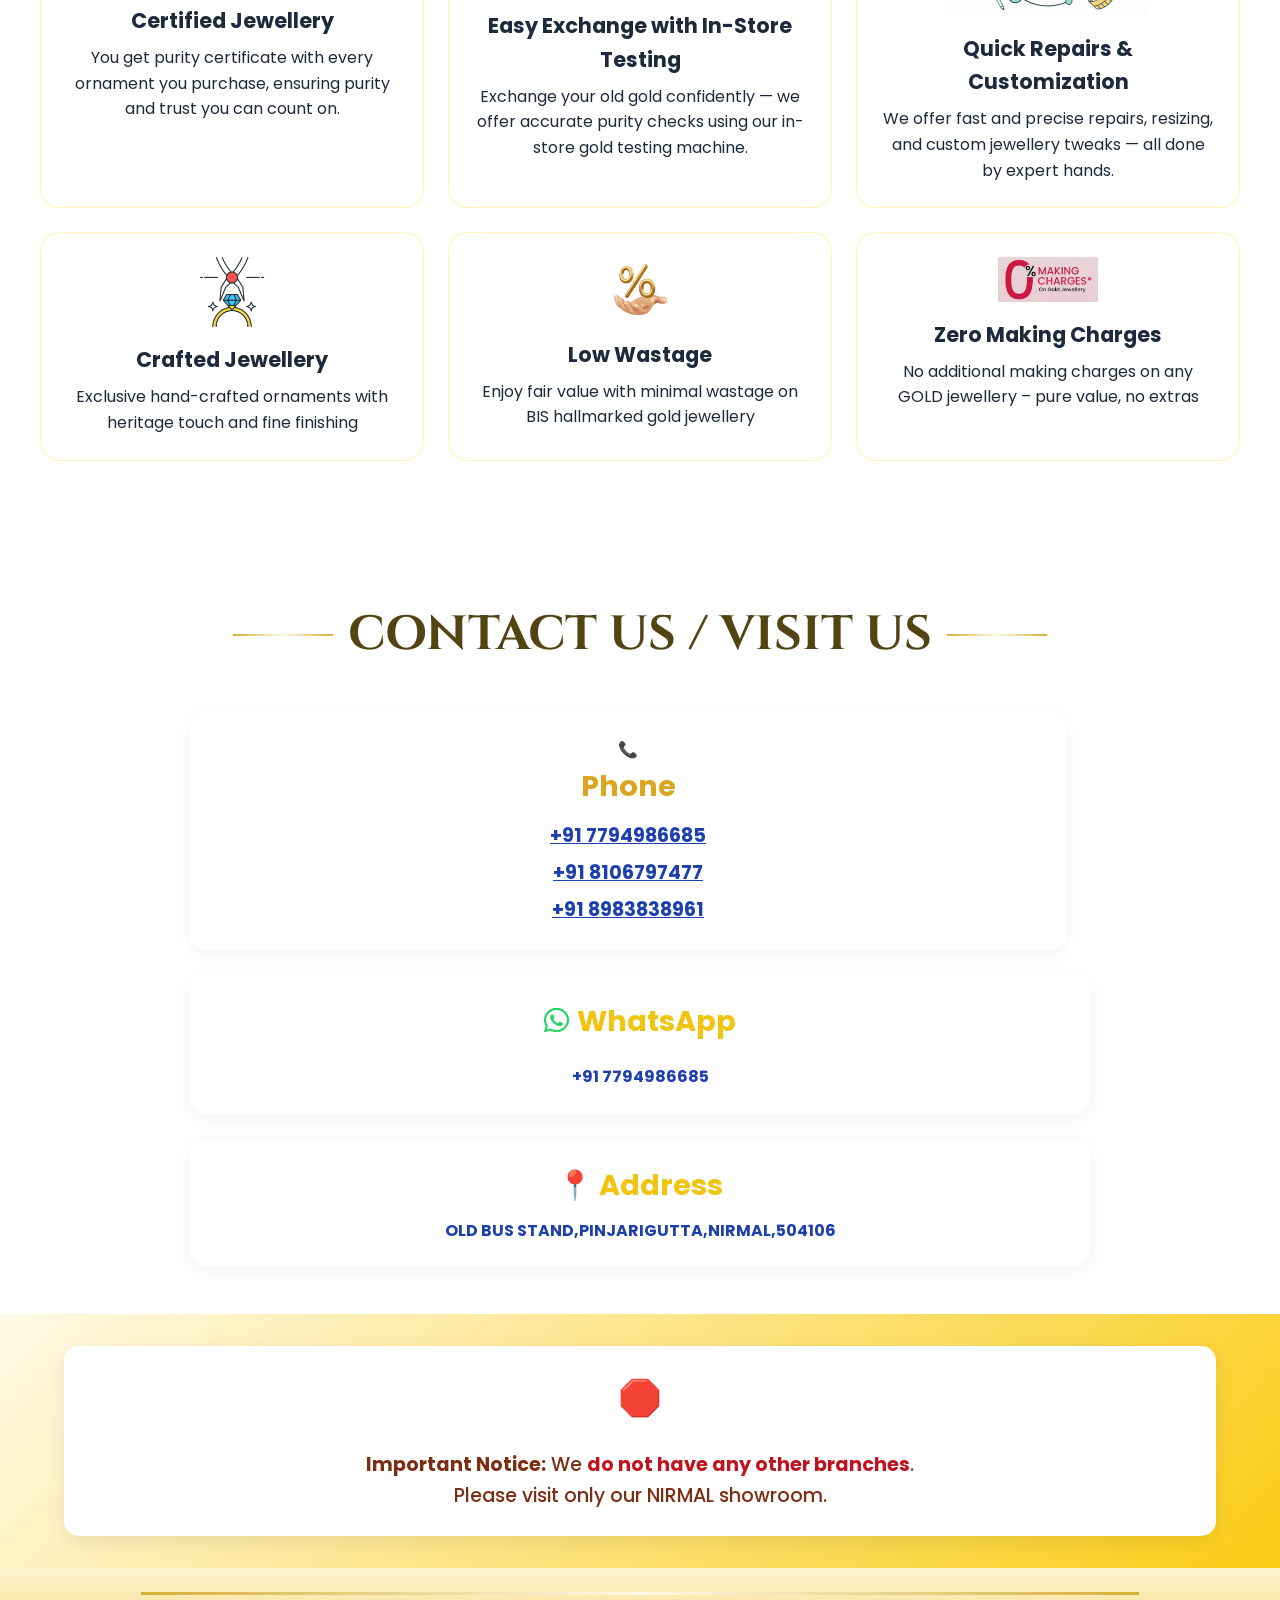
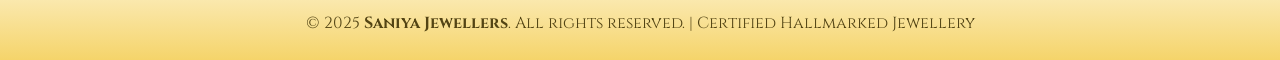
==== commit f784e6a8: "Update index.html" ====
--- a/index.html
+++ b/index.html
@@ -144,11 +144,11 @@
 <h3 class="rate-heading"> Gold Rate</h3>
 <div class="rate-row">
 <span class="rate-label">24K / 999</span>
-<span class="rate-price"> ₹1,40,800</span>
+<span class="rate-price"> ₹1,39,400</span>
 </div>
 <div class="rate-row">
 <span class="rate-label">22K / 916</span>
-<span class="rate-price"> ₹1,29,000</span>
+<span class="rate-price"> ₹1,27,700</span>
 </div>
 <!-- Add BIS Certification Pill -->
 <div style="margin-top: 20px; display: flex; justify-content: center;">
@@ -172,7 +172,7 @@
 <h3 class="rate-heading">Silver Rate</h3>
 <div class="rate-row">
 <span class="rate-label">10 Grams</span>
-<span class="rate-price">₹1,840</span>
+<span class="rate-price">₹1,770</span>
 </div>
 </div>
 </div>
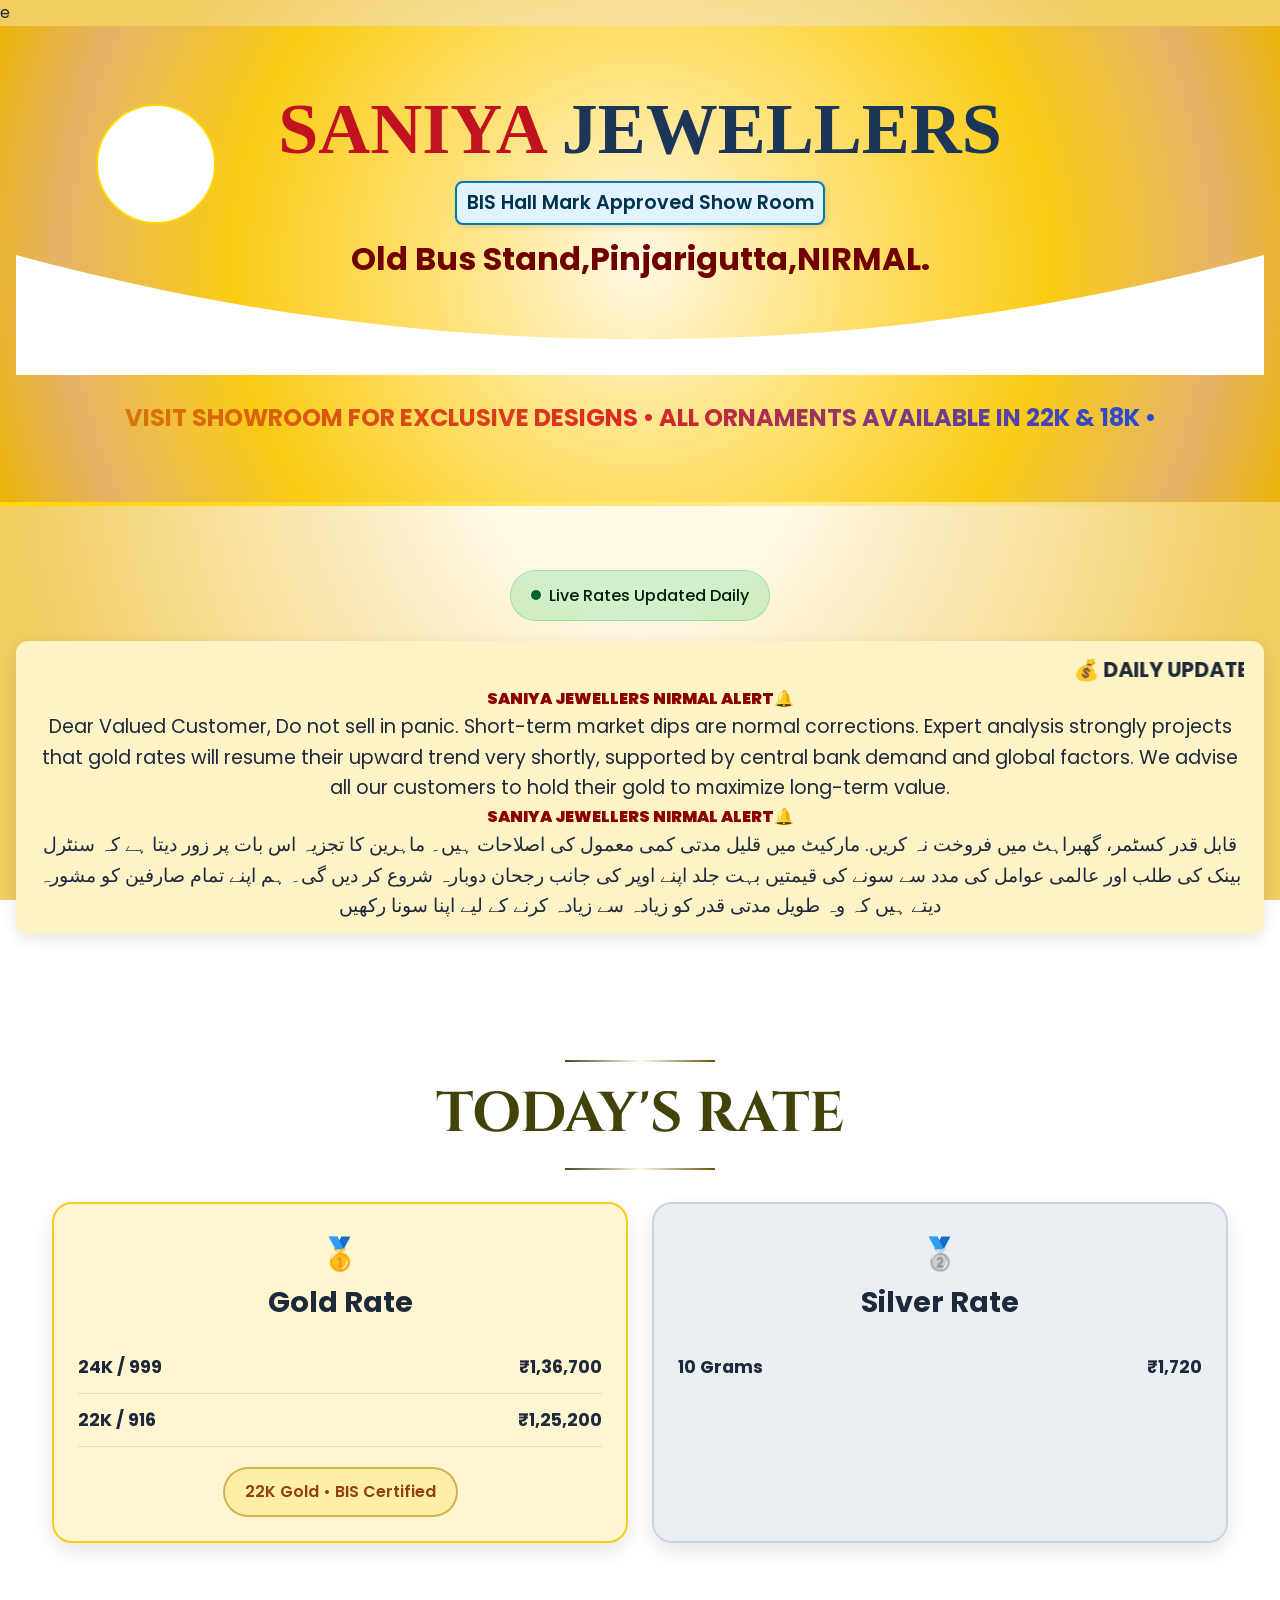
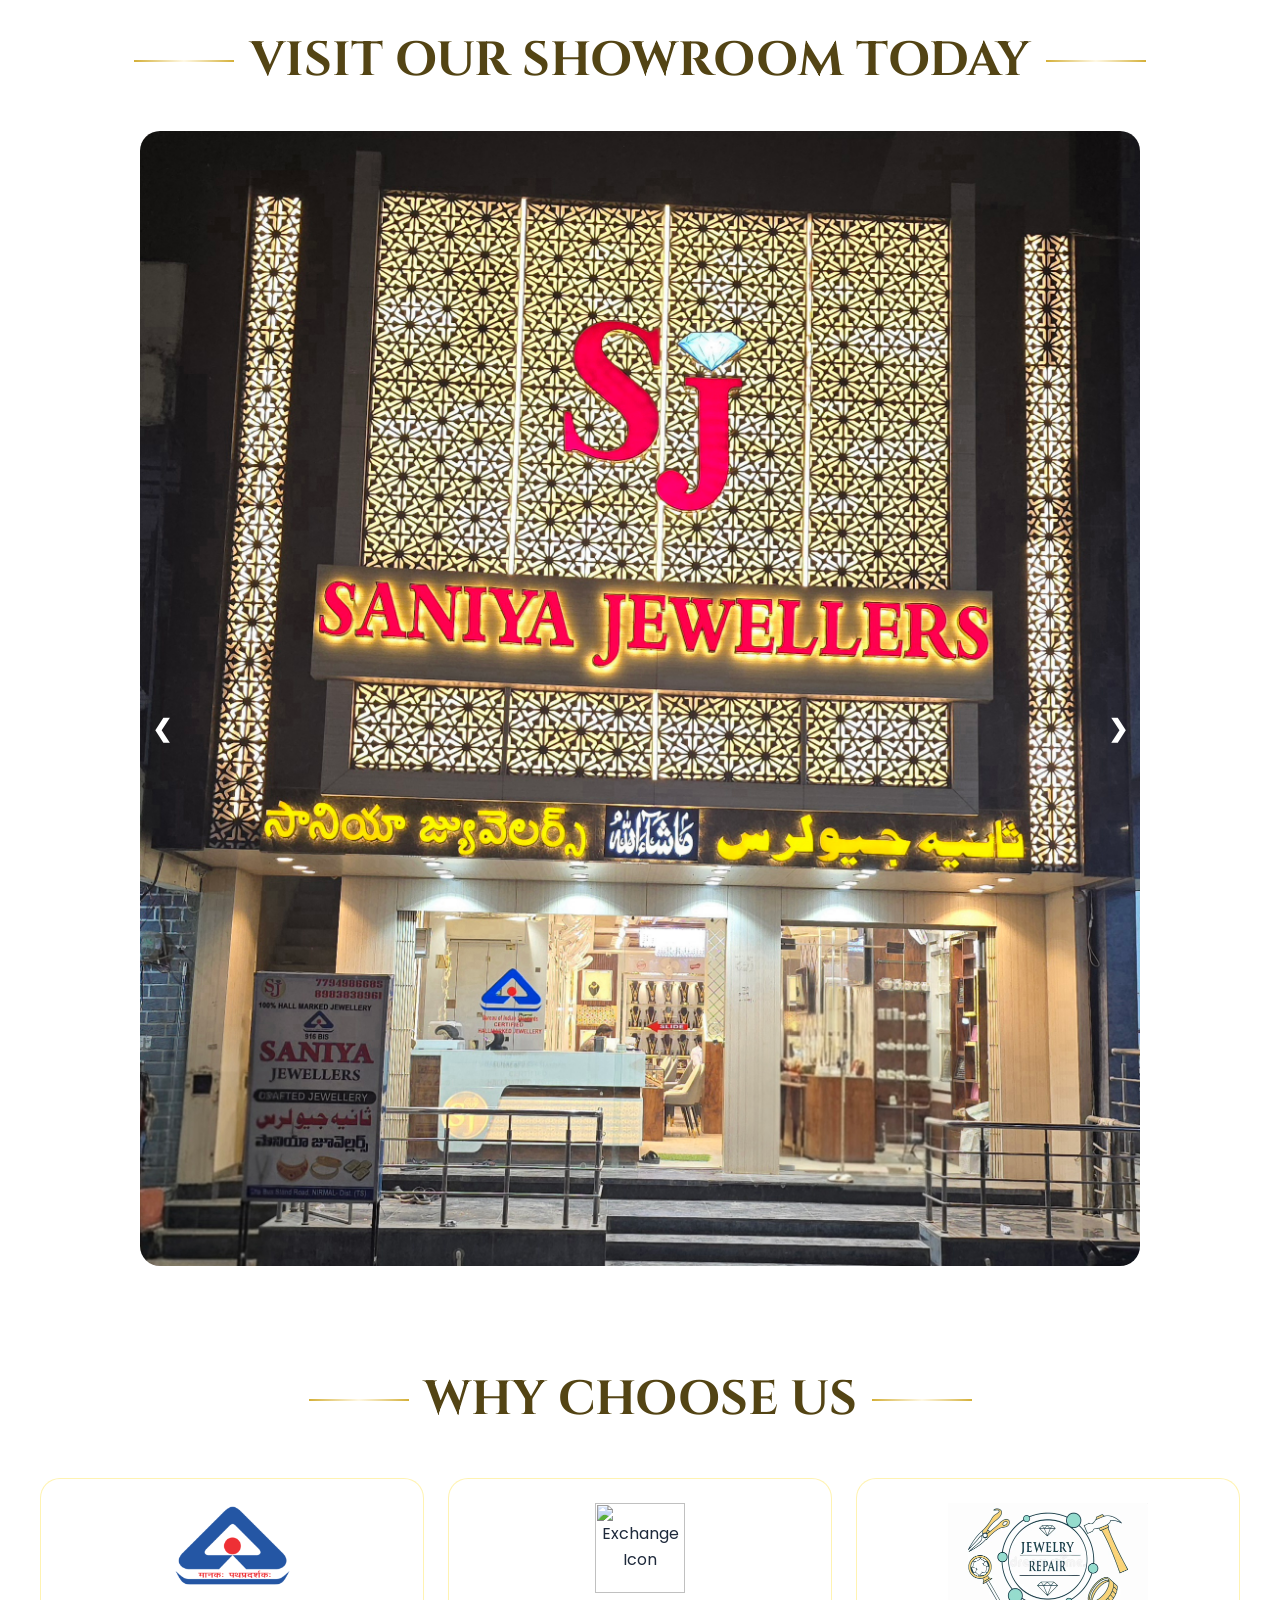
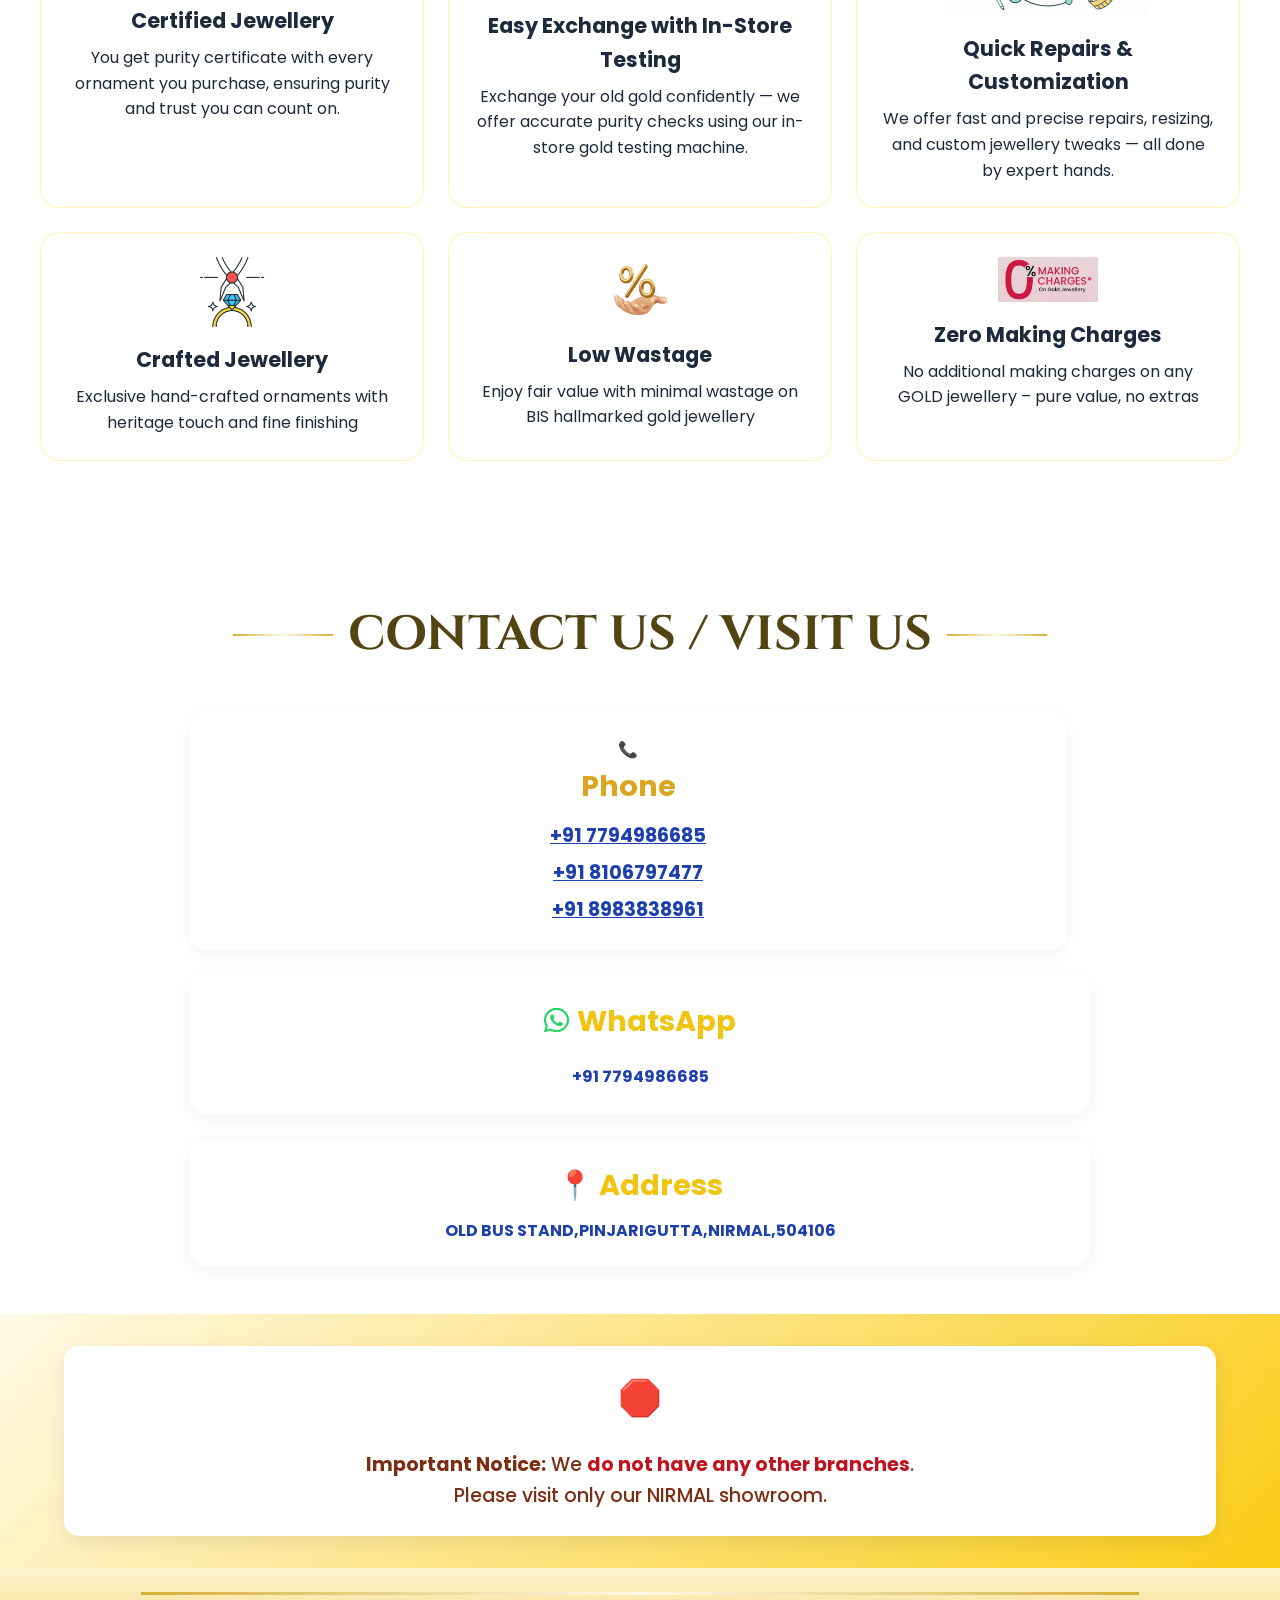
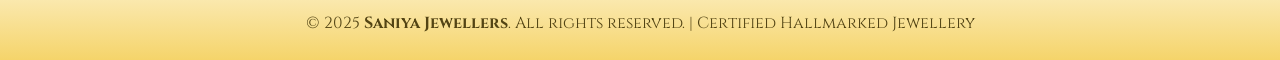
==== commit 64ee0661: "Update index.html" ====
--- a/index.html
+++ b/index.html
@@ -144,11 +144,11 @@
 <h3 class="rate-heading"> Gold Rate</h3>
 <div class="rate-row">
 <span class="rate-label">24K / 999</span>
-<span class="rate-price"> ₹1,39,400</span>
+<span class="rate-price"> ₹1,36,700</span>
 </div>
 <div class="rate-row">
 <span class="rate-label">22K / 916</span>
-<span class="rate-price"> ₹1,27,700</span>
+<span class="rate-price"> ₹1,25,200</span>
 </div>
 <!-- Add BIS Certification Pill -->
 <div style="margin-top: 20px; display: flex; justify-content: center;">
@@ -172,7 +172,7 @@
 <h3 class="rate-heading">Silver Rate</h3>
 <div class="rate-row">
 <span class="rate-label">10 Grams</span>
-<span class="rate-price">₹1,770</span>
+<span class="rate-price">₹1,720</span>
 </div>
 </div>
 </div>
